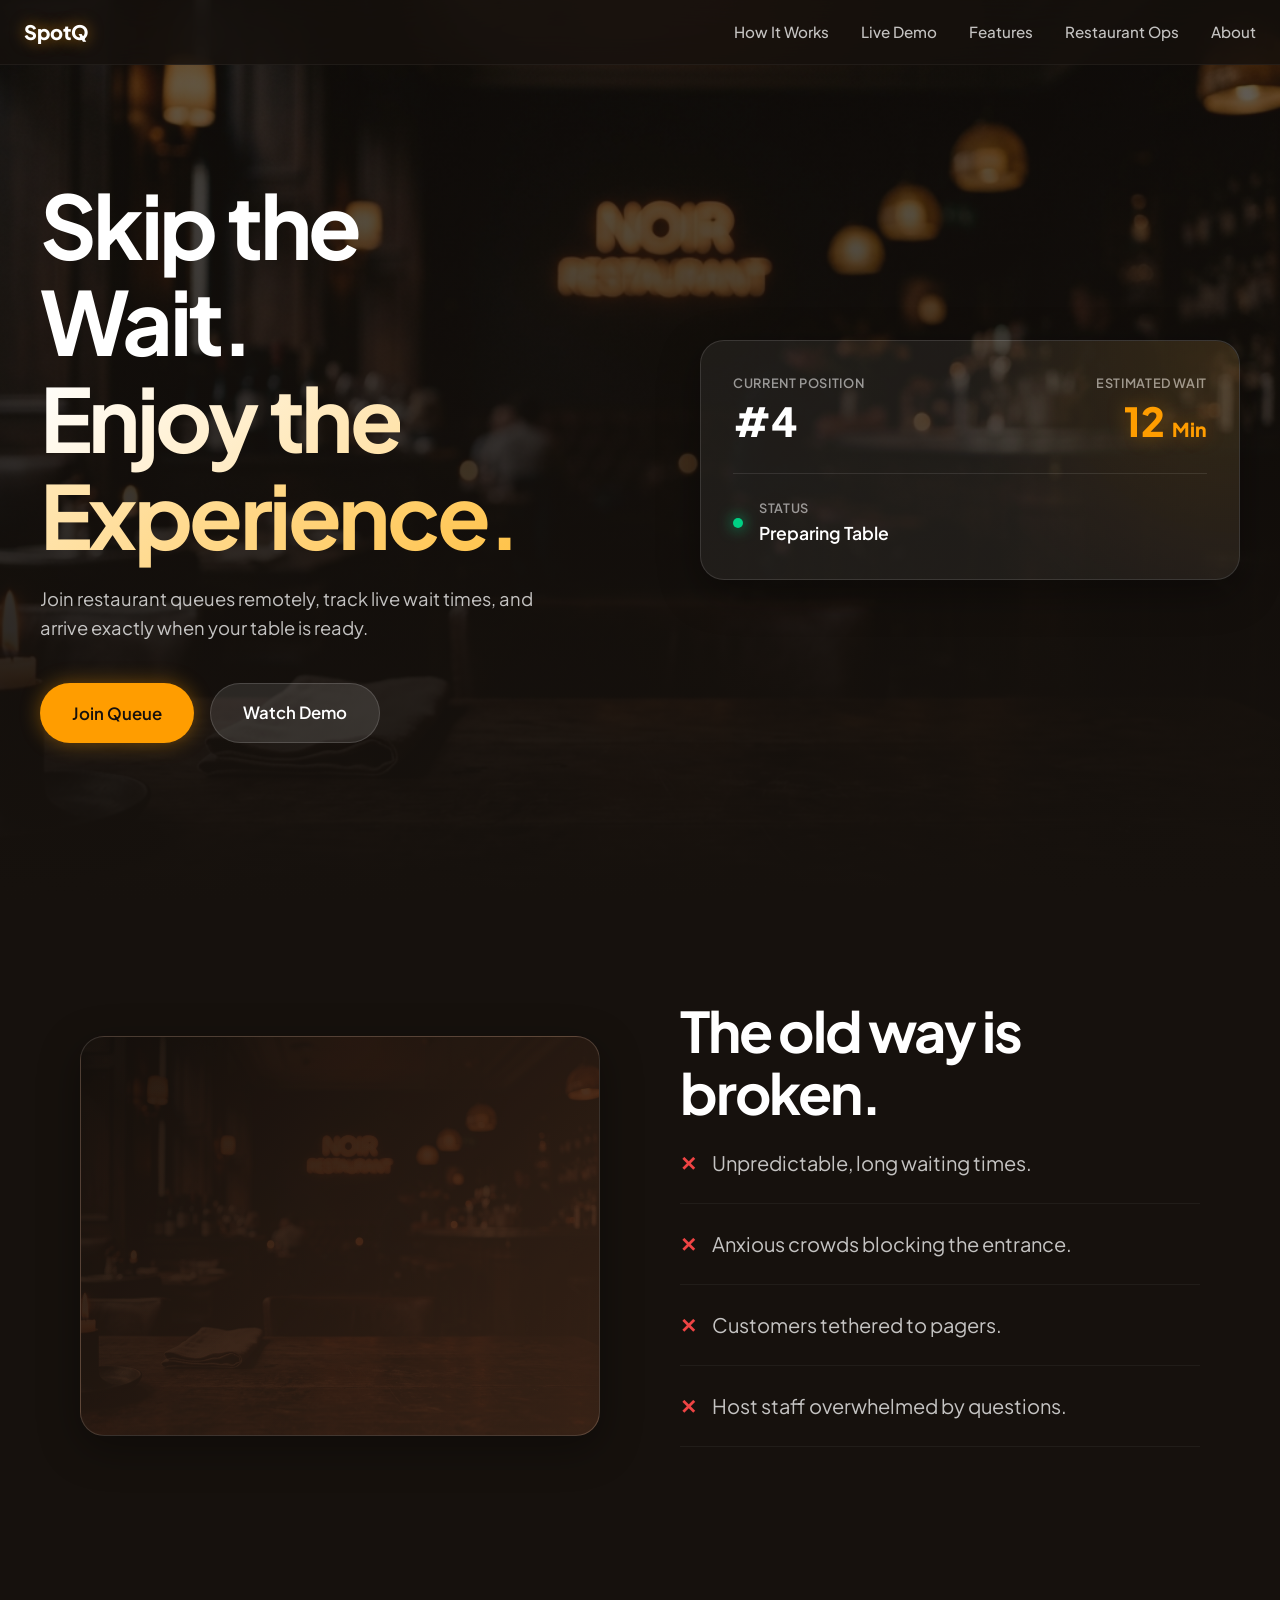
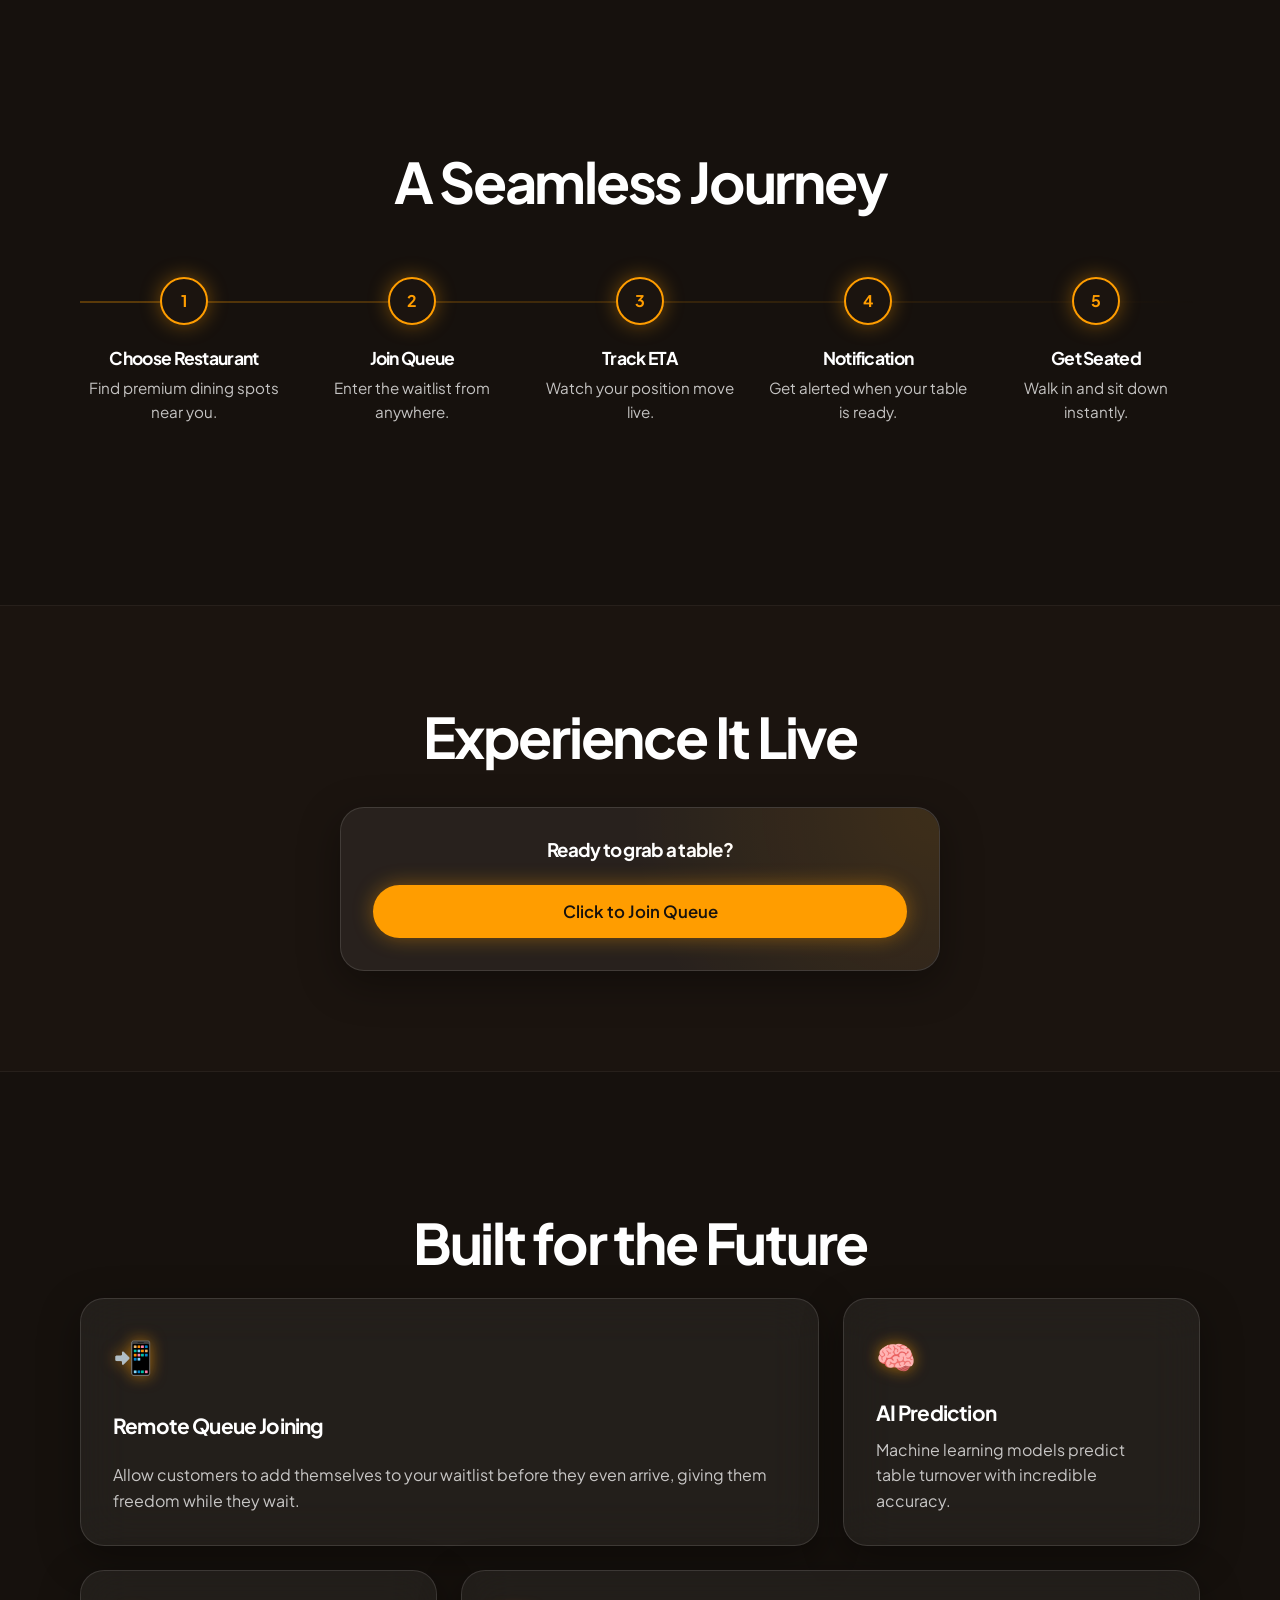
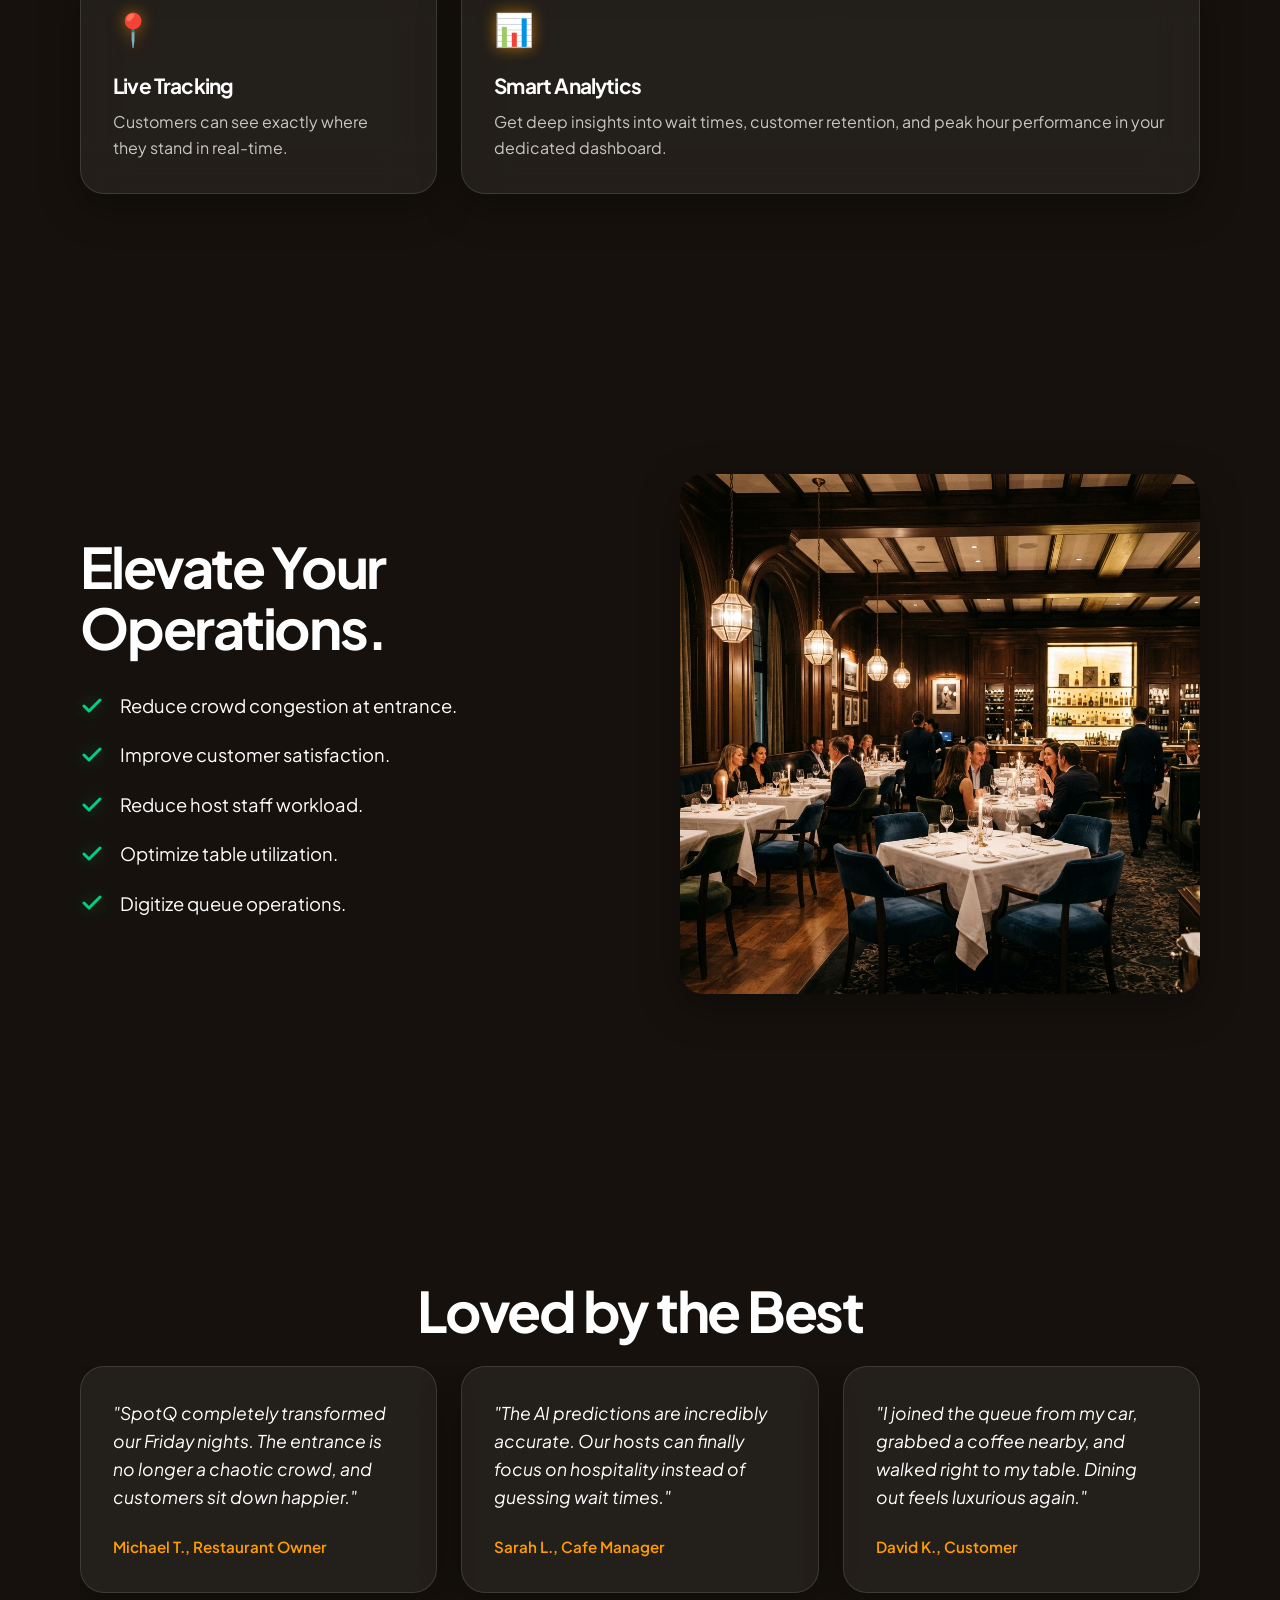
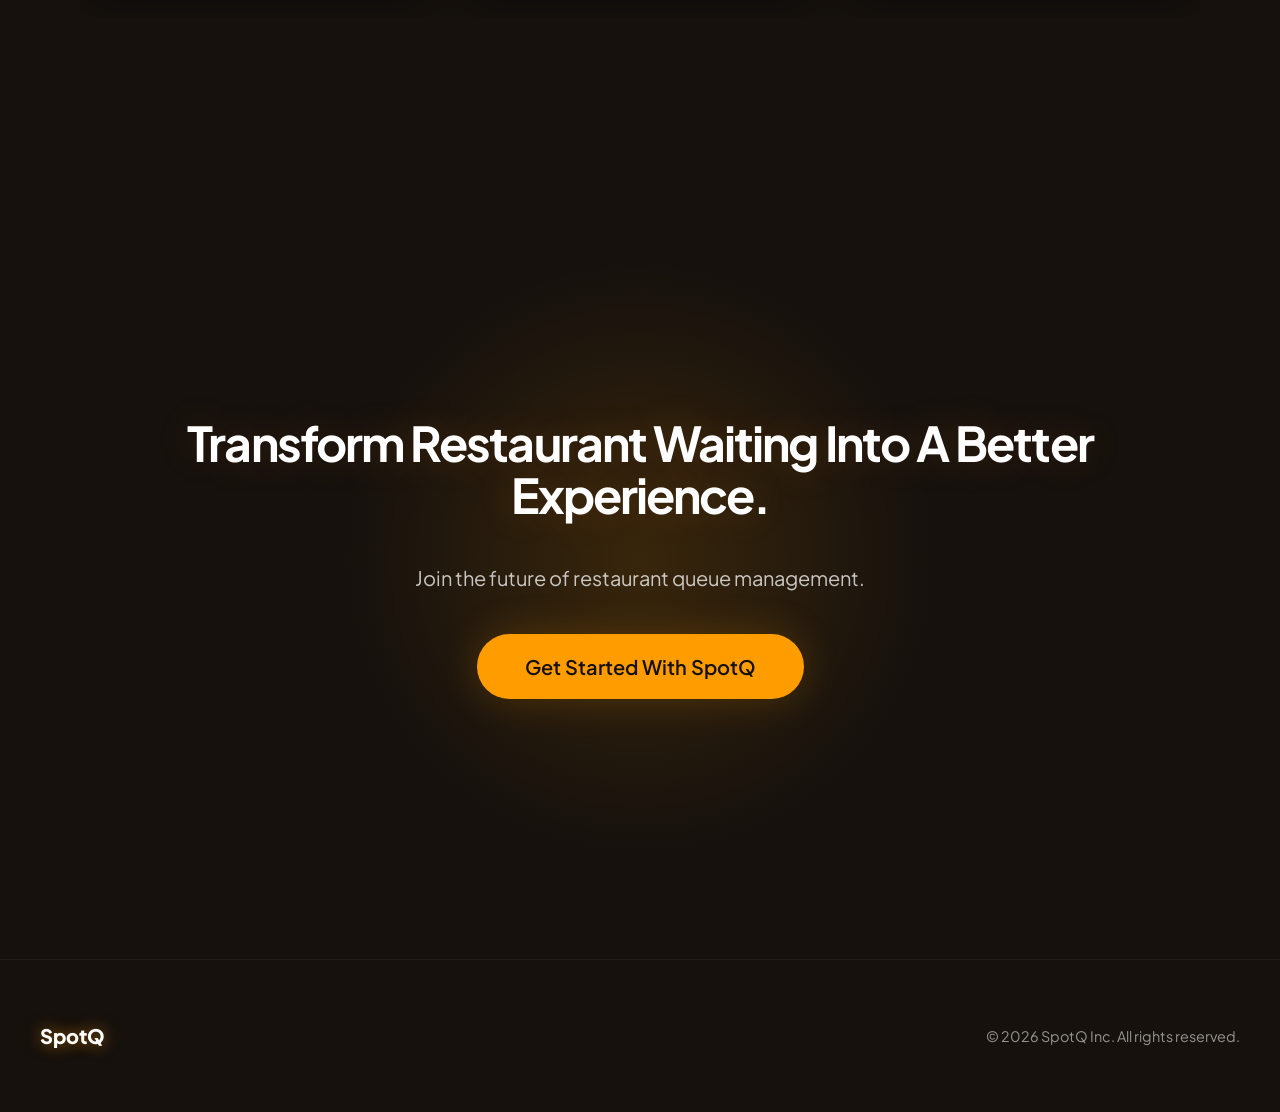
==== index.html @ 268c5567 "feat : completed the layout" ====
<!DOCTYPE html>
<html lang="en">
<head>
    <meta charset="UTF-8">
    <meta name="viewport" content="width=device-width, initial-scale=1.0">
    <meta name="description" content="SpotQ - The future of premium restaurant experiences.">
    <title>SpotQ | Premium Restaurant Queue Management</title>
    <link rel="icon" type="image/jpeg" href="assets/SpotQ.jpeg">
    <link rel="stylesheet" href="styles.css">
</head>
<body>

    <!-- Header -->
    <header>
        <a href="index.html" class="logo">
            <img src="assets/logo.png" alt="SpotQ Logo" onerror="this.style.display='none'">
            SpotQ
        </a>
        <nav class="nav-links">
            <a href="#how-it-works">How It Works</a>
            <a href="#demo">Live Demo</a>
            <a href="#features">Features</a>
            <a href="restaurant.html">Restaurant Ops</a>
            <a href="about.html">About</a>
        </nav>
        <button class="mobile-menu-btn" onclick="toggleMenu()">☰</button>
    </header>

    <!-- Mobile Nav Drawer -->
    <div class="mobile-nav-drawer" id="mobileMenu">
        <button class="close-menu" onclick="toggleMenu()">✕</button>
        <a href="#how-it-works" onclick="toggleMenu()">How It Works</a>
        <a href="#demo" onclick="toggleMenu()">Live Demo</a>
        <a href="#features" onclick="toggleMenu()">Features</a>
        <a href="restaurant.html" onclick="toggleMenu()">Restaurant Ops</a>
        <a href="about.html" onclick="toggleMenu()">About</a>
    </div>

    <!-- SECTION 1: Hero -->
    <section class="hero">
        <div class="hero-bg"></div>
        <div class="hero-overlay"></div>
        
        <div class="hero-content">
            <div class="hero-text reveal">
                <!-- <div class="badge">AI-Powered Queue Experience</div> -->
                <h1>Skip the Wait.<br><span class="text-gradient">Enjoy the Experience.</span></h1>
                <p>Join restaurant queues remotely, track live wait times, and arrive exactly when your table is ready.</p>
                <div class="hero-actions">
                    <button class="btn btn-primary" onclick="scrollToDemo()">Join Queue</button>
                    <a href="#demo" class="btn btn-secondary">Watch Demo</a>
                </div>
            </div>
            
            <div class="hero-visual reveal delay-2">
                <div class="widget glass">
                    <div class="widget-row">
                        <div>
                            <div class="widget-label">Current Position</div>
                            <div class="widget-value">#4</div>
                        </div>
                        <div style="text-align: right;">
                            <div class="widget-label">Estimated Wait</div>
                            <div class="widget-value amber">12 <span style="font-size: 1.2rem;">Min</span></div>
                        </div>
                    </div>
                    
                    <div class="widget-status">
                        <div class="pulse"></div>
                        <div>
                            <div class="widget-label" style="margin: 0;">Status</div>
                            <div style="font-weight: 600; font-size: 1.1rem;">Preparing Table</div>
                        </div>
                    </div>
                </div>
            </div>
        </div>
    </section>

    <!-- SECTION 2: Problem -->
    <section class="container" style="padding-top: 100px;">
        <div class="problem-grid">
            <div class="problem-img glass reveal">
                <!-- Fallback to restaurant_bg if problem_waiting isn't available -->
            </div>
            <div class="reveal delay-2">
                <h2>The old way is broken.</h2>
                <ul class="pain-points">
                    <li><span>✕</span> Unpredictable, long waiting times.</li>
                    <li><span>✕</span> Anxious crowds blocking the entrance.</li>
                    <li><span>✕</span> Customers tethered to pagers.</li>
                    <li><span>✕</span> Host staff overwhelmed by questions.</li>
                </ul>
            </div>
        </div>
    </section>

    <!-- SECTION 3: How SpotQ Works -->
    <section id="how-it-works" class="container">
        <h2 class="reveal" style="text-align: center;">A Seamless Journey</h2>
        <div class="timeline-wrapper reveal delay-1">
            <div class="timeline">
                <div class="timeline-step">
                    <div class="step-circle">1</div>
                    <div>
                        <h4 style="font-size: 1.1rem; margin-bottom: 8px;">Choose Restaurant</h4>
                        <p style="font-size: 0.95rem;">Find premium dining spots near you.</p>
                    </div>
                </div>
                <div class="timeline-step">
                    <div class="step-circle">2</div>
                    <div>
                        <h4 style="font-size: 1.1rem; margin-bottom: 8px;">Join Queue</h4>
                        <p style="font-size: 0.95rem;">Enter the waitlist from anywhere.</p>
                    </div>
                </div>
                <div class="timeline-step">
                    <div class="step-circle">3</div>
                    <div>
                        <h4 style="font-size: 1.1rem; margin-bottom: 8px;">Track ETA</h4>
                        <p style="font-size: 0.95rem;">Watch your position move live.</p>
                    </div>
                </div>
                <div class="timeline-step">
                    <div class="step-circle">4</div>
                    <div>
                        <h4 style="font-size: 1.1rem; margin-bottom: 8px;">Notification</h4>
                        <p style="font-size: 0.95rem;">Get alerted when your table is ready.</p>
                    </div>
                </div>
                <div class="timeline-step">
                    <div class="step-circle">5</div>
                    <div>
                        <h4 style="font-size: 1.1rem; margin-bottom: 8px;">Get Seated</h4>
                        <p style="font-size: 0.95rem;">Walk in and sit down instantly.</p>
                    </div>
                </div>
            </div>
        </div>
    </section>

    <!-- SECTION 4: Live Queue Demo -->
    <section id="demo" class="demo-section" style="padding: 100px 24px;">
        <div class="demo-container reveal">
            <h2 style="text-align: center; margin-bottom: 40px;">Experience It Live</h2>
            <div class="glass widget" style="animation: none;">
                <div id="demo-content">
                    <h3 style="margin-bottom: 24px;">Ready to grab a table?</h3>
                    <button class="btn btn-primary" onclick="startDemo()" style="width: 100%;">Click to Join Queue</button>
                </div>
                
                <div id="demo-active" style="display: none; text-align: left;">
                    <div class="widget-row">
                        <div>
                            <div class="widget-label">Your Position</div>
                            <div class="widget-value" id="demo-pos">#4</div>
                        </div>
                        <div style="text-align: right;">
                            <div class="widget-label">Est. Wait</div>
                            <div class="widget-value amber" id="demo-eta">12 <span style="font-size: 1.2rem;">Min</span></div>
                        </div>
                    </div>
                    <div class="widget-status">
                        <div class="pulse" id="demo-pulse"></div>
                        <div>
                            <div class="widget-label" style="margin: 0;">Status</div>
                            <div style="font-weight: 600; font-size: 1.1rem;" id="demo-status">In Queue</div>
                        </div>
                    </div>
                </div>
            </div>
        </div>
    </section>

    <!-- SECTION 5: Features (Bento Grid) -->
    <section id="features" class="container">
        <h2 class="reveal" style="text-align: center;">Built for the Future</h2>
        <div class="bento-grid">
            <div class="bento-card glass bento-1 reveal delay-1">
                <div class="bento-icon">📲</div>
                <h3>Remote Queue Joining</h3>
                <p>Allow customers to add themselves to your waitlist before they even arrive, giving them freedom while they wait.</p>
            </div>
            <div class="bento-card glass bento-2 reveal delay-2">
                <div class="bento-icon">🧠</div>
                <h3>AI Prediction</h3>
                <p>Machine learning models predict table turnover with incredible accuracy.</p>
            </div>
            <div class="bento-card glass bento-3 reveal delay-1">
                <div class="bento-icon">📍</div>
                <h3>Live Tracking</h3>
                <p>Customers can see exactly where they stand in real-time.</p>
            </div>
            <div class="bento-card glass bento-4 reveal delay-2">
                <div class="bento-icon">📊</div>
                <h3>Smart Analytics</h3>
                <p>Get deep insights into wait times, customer retention, and peak hour performance in your dedicated dashboard.</p>
            </div>
        </div>
    </section>

    <!-- SECTION 6: Restaurant Benefits -->
    <section id="benefits" class="container">
        <div class="problem-grid">
            <div class="reveal">
                <h2>Elevate Your Operations.</h2>
                <ul class="benefits-list">
                    <li>
                        <svg width="24" height="24" viewBox="0 0 24 24" fill="none" stroke="currentColor" stroke-width="3" stroke-linecap="round" stroke-linejoin="round"><polyline points="20 6 9 17 4 12"></polyline></svg>
                        Reduce crowd congestion at entrance.
                    </li>
                    <li>
                        <svg width="24" height="24" viewBox="0 0 24 24" fill="none" stroke="currentColor" stroke-width="3" stroke-linecap="round" stroke-linejoin="round"><polyline points="20 6 9 17 4 12"></polyline></svg>
                        Improve customer satisfaction.
                    </li>
                    <li>
                        <svg width="24" height="24" viewBox="0 0 24 24" fill="none" stroke="currentColor" stroke-width="3" stroke-linecap="round" stroke-linejoin="round"><polyline points="20 6 9 17 4 12"></polyline></svg>
                        Reduce host staff workload.
                    </li>
                    <li>
                        <svg width="24" height="24" viewBox="0 0 24 24" fill="none" stroke="currentColor" stroke-width="3" stroke-linecap="round" stroke-linejoin="round"><polyline points="20 6 9 17 4 12"></polyline></svg>
                        Optimize table utilization.
                    </li>
                    <li>
                        <svg width="24" height="24" viewBox="0 0 24 24" fill="none" stroke="currentColor" stroke-width="3" stroke-linecap="round" stroke-linejoin="round"><polyline points="20 6 9 17 4 12"></polyline></svg>
                        Digitize queue operations.
                    </li>
                </ul>
            </div>
            <div class="reveal delay-2">
                <img src="assets/restaurant_benefits.png" alt="Premium Restaurant" style="width: 100%; border-radius: 24px; box-shadow: var(--glass-shadow);">
            </div>
        </div>
    </section>

    <!-- SECTION 7: Testimonials -->
    <section class="container" style="overflow: hidden;">
        <h2 class="reveal" style="text-align: center;">Loved by the Best</h2>
        <div class="testimonials-scroll reveal delay-1">
            <div class="testimonial-card glass">
                <p class="quote">"SpotQ completely transformed our Friday nights. The entrance is no longer a chaotic crowd, and customers sit down happier."</p>
                <div class="author">Michael T., Restaurant Owner</div>
            </div>
            <div class="testimonial-card glass">
                <p class="quote">"The AI predictions are incredibly accurate. Our hosts can finally focus on hospitality instead of guessing wait times."</p>
                <div class="author">Sarah L., Cafe Manager</div>
            </div>
            <div class="testimonial-card glass">
                <p class="quote">"I joined the queue from my car, grabbed a coffee nearby, and walked right to my table. Dining out feels luxurious again."</p>
                <div class="author">David K., Customer</div>
            </div>
        </div>
    </section>

    <!-- SECTION 8: Final CTA -->
    <section class="final-cta">
        <div class="container reveal">
            <h2 style="font-size: 3rem; margin-bottom: 40px; text-shadow: var(--neon-amber-strong);">Transform Restaurant Waiting Into A Better Experience.</h2>
            <p style="margin-bottom: 40px; font-size: 1.25rem;">Join the future of restaurant queue management.</p>
            <button class="btn btn-primary" onclick="scrollToDemo()" style="font-size: 1.25rem; padding: 20px 48px; box-shadow: var(--neon-amber-strong);">Get Started With SpotQ</button>
        </div>
    </section>

    <!-- SECTION 9: Footer -->
    <footer>
        <div class="footer-content">
            <div class="logo">
                <img src="assets/logo.png" alt="SpotQ Logo" onerror="this.style.display='none'">
                SpotQ
            </div>

            <div style="color: var(--text-muted); font-size: 0.9rem;">
                © 2026 SpotQ Inc. All rights reserved.
            </div>
        </div>
    </footer>

    <!-- Mobile Sticky CTA -->
    <div class="sticky-bottom-cta">
        <button class="btn btn-primary" onclick="scrollToDemo()">Join Queue</button>
    </div>

    <!-- Scripts -->
    <script>
        // Mobile Menu Toggle
        function toggleMenu() {
            const menu = document.getElementById('mobileMenu');
            menu.classList.toggle('active');
        }

        // Scroll to demo
        function scrollToDemo() {
            document.getElementById('demo').scrollIntoView({ behavior: 'smooth' });
        }

        // Intersection Observer for scroll animations (Framer Motion style)
        const observerOptions = {
            threshold: 0.1,
            rootMargin: "0px 0px -50px 0px"
        };

        const observer = new IntersectionObserver((entries) => {
            entries.forEach(entry => {
                if (entry.isIntersecting) {
                    entry.target.classList.add('active');
                }
            });
        }, observerOptions);

        document.querySelectorAll('.reveal').forEach((el) => {
            observer.observe(el);
        });

        // Live Demo Simulation
        function startDemo() {
            document.getElementById('demo-content').style.display = 'none';
            document.getElementById('demo-active').style.display = 'block';
            
            let pos = 4;
            let time = 12;
            
            const interval = setInterval(() => {
                if(pos > 1) {
                    pos--;
                    time -= 3;
                    document.getElementById('demo-pos').innerText = `#${pos}`;
                    document.getElementById('demo-eta').innerHTML = `${time} <span style="font-size: 1.2rem;">Min</span>`;
                } else {
                    document.getElementById('demo-pos').innerText = "Ready";
                    document.getElementById('demo-pos').style.color = "var(--queue-green)";
                    document.getElementById('demo-pos').style.textShadow = "0 0 15px rgba(0, 208, 132, 0.4)";
                    
                    document.getElementById('demo-eta').innerHTML = `0 <span style="font-size: 1.2rem;">Min</span>`;
                    document.getElementById('demo-status').innerText = "Table is ready!";
                    
                    const pulse = document.getElementById('demo-pulse');
                    pulse.style.animation = 'none';
                    pulse.style.boxShadow = '0 0 20px var(--queue-green)';
                    pulse.style.background = 'var(--queue-green)';
                    
                    clearInterval(interval);
                }
            }, 3000);
        }
    </script>
</body>
</html>
---- styles.css ----
@import url('https://fonts.googleapis.com/css2?family=Plus+Jakarta+Sans:wght@300;400;500;600;700;800&display=swap');

:root {
    /* Backgrounds */
    --bg-dark: #16110D;
    --bg-medium: #1B140F;
    --bg-light: #221812;
    
    /* Wood Accents */
    --wood-dark: #4A2E1E;
    --wood-light: #6A422C;
    
    /* Colors */
    --premium-amber: #FF9D00;
    --luxury-gold: #FFC247;
    --queue-green: #00D084;
    
    /* Text */
    --text-primary: #FFFFFF;
    --text-secondary: rgba(255,255,255,0.75);
    --text-muted: rgba(255,255,255,0.55);
    
    /* Glassmorphism */
    --glass-bg: rgba(255,255,255,0.06);
    --glass-blur: blur(24px);
    --glass-border: 1px solid rgba(255,255,255,0.12);
    --glass-shadow: 0 12px 40px rgba(0,0,0,0.35);
    
    /* Neon */
    --neon-amber: 0 0 20px rgba(255,157,0,0.4);
    --neon-amber-strong: 0 0 40px rgba(255,157,0,0.2);
    --neon-text: 0 0 15px rgba(255,157,0,0.6);
}

* {
    margin: 0;
    padding: 0;
    box-sizing: border-box;
    font-family: 'Plus Jakarta Sans', -apple-system, BlinkMacSystemFont, 'Segoe UI', Roboto, Helvetica, Arial, sans-serif;
    -webkit-font-smoothing: antialiased;
    -moz-osx-font-smoothing: grayscale;
}

html {
    scroll-behavior: smooth;
}

body {
    background-color: var(--bg-dark);
    color: var(--text-primary);
    line-height: 1.6;
    overflow-x: hidden;
}

/* Glassmorphism Base Class */
.glass {
    background: var(--glass-bg);
    backdrop-filter: var(--glass-blur);
    -webkit-backdrop-filter: var(--glass-blur);
    border: var(--glass-border);
    box-shadow: var(--glass-shadow);
    border-radius: 24px;
}

/* Typography */
h1, h2, h3, h4 {
    font-weight: 700;
    letter-spacing: -0.04em;
    line-height: 1.1;
}

h2 {
    font-size: 2.5rem;
    margin-bottom: 24px;
}

@media (min-width: 768px) {
    h2 { font-size: 3.5rem; }
}

p {
    font-size: 1.1rem;
    color: var(--text-secondary);
    font-weight: 400;
    line-height: 1.6;
}

.text-gradient {
    background: linear-gradient(135deg, #FFFFFF 0%, #FFC247 100%);
    -webkit-background-clip: text;
    -webkit-text-fill-color: transparent;
}

/* Container */
.container {
    width: 100%;
    max-width: 1200px;
    margin: 0 auto;
    padding: 100px 24px;
}

@media (min-width: 768px) {
    .container { padding: 140px 40px; }
}

/* Header */
header {
    position: fixed;
    top: 0;
    width: 100%;
    z-index: 1000;
    padding: 16px 24px;
    background: rgba(22, 17, 13, 0.8);
    backdrop-filter: blur(20px);
    -webkit-backdrop-filter: blur(20px);
    border-bottom: 1px solid rgba(255,255,255,0.05);
    display: flex;
    justify-content: space-between;
    align-items: center;
}

.logo {
    display: flex;
    align-items: center;
    gap: 12px;
    font-size: 1.25rem;
    font-weight: 800;
    color: var(--text-primary);
    text-decoration: none;
    text-shadow: var(--neon-text);
}

.logo img {
    height: 32px;
}

.nav-links {
    display: none; /* Mobile first: hidden on small screens */
}

@media (min-width: 1024px) {
    .nav-links {
        display: flex;
        gap: 32px;
        list-style: none;
    }
    
    .nav-links a {
        color: var(--text-secondary);
        text-decoration: none;
        font-weight: 500;
        font-size: 0.95rem;
        transition: color 0.3s ease;
    }
    
    .nav-links a:hover {
        color: var(--premium-amber);
        text-shadow: 0 0 10px rgba(255,157,0,0.3);
    }
}

.mobile-menu-btn {
    display: block;
    background: none;
    border: none;
    color: var(--text-primary);
    font-size: 1.5rem;
    cursor: pointer;
}

@media (min-width: 1024px) {
    .mobile-menu-btn { display: none; }
}

/* Buttons */
.btn {
    display: inline-flex;
    justify-content: center;
    align-items: center;
    padding: 16px 32px;
    font-size: 1.05rem;
    font-weight: 600;
    border-radius: 100px;
    text-decoration: none;
    transition: all 0.4s cubic-bezier(0.16, 1, 0.3, 1);
    cursor: pointer;
    border: none;
}

.btn-primary {
    background: var(--premium-amber);
    color: var(--bg-dark);
    box-shadow: var(--neon-amber);
}

.btn-primary:hover {
    background: var(--luxury-gold);
    box-shadow: var(--neon-amber-strong);
    transform: translateY(-2px) scale(1.02);
}

.btn-secondary {
    background: rgba(255,255,255,0.1);
    color: var(--text-primary);
    border: 1px solid rgba(255,255,255,0.15);
    backdrop-filter: blur(10px);
}

.btn-secondary:hover {
    background: rgba(255,255,255,0.15);
    transform: translateY(-2px);
}

/* Hero Section */
.hero {
    position: relative;
    min-height: 100vh;
    display: flex;
    flex-direction: column;
    justify-content: center;
    padding: 100px 24px 80px 24px;
    overflow: hidden;
}

.hero-bg {
    position: absolute;
    top: 0; left: 0; width: 100%; height: 100%;
    background: url('assets/restaurant_bg.png') center/cover;
    opacity: 0.6;
    z-index: 0;
}

.hero-overlay {
    position: absolute;
    top: 0; left: 0; width: 100%; height: 100%;
    background: linear-gradient(180deg, rgba(22, 17, 13, 0.4) 0%, var(--bg-dark) 100%);
    z-index: 1;
}

.hero-content {
    position: relative;
    z-index: 2;
    display: flex;
    flex-direction: column;
    gap: 40px;
    max-width: 1200px;
    margin: 0 auto;
    width: 100%;
}

@media (min-width: 1024px) {
    .hero-content {
        flex-direction: row;
        align-items: center;
        gap: 80px;
    }
    
    .hero-text { flex: 1; padding-right: 40px; }
    .hero-visual { flex: 1; }
}

.badge {
    display: inline-block;
    padding: 8px 16px;
    background: rgba(255,157,0,0.1);
    border: 1px solid rgba(255,157,0,0.3);
    color: var(--premium-amber);
    border-radius: 100px;
    font-size: 0.85rem;
    font-weight: 600;
    margin-bottom: 24px;
    text-shadow: 0 0 10px rgba(255,157,0,0.3);
}

.hero h1 {
    font-size: 3.5rem;
    margin-bottom: 20px;
}

.hero p {
    font-size: 1.15rem;
    margin-bottom: 40px;
    max-width: 500px;
}

.hero-actions {
    display: flex;
    flex-direction: column;
    gap: 16px;
}

@media (min-width: 480px) {
    .hero-actions {
        flex-direction: row;
    }
}

@media (min-width: 1024px) {
    .hero h1 { font-size: 5.5rem; }
}

/* Floating Queue Widget */
.widget {
    padding: 32px;
    animation: float 6s ease-in-out infinite;
    position: relative;
}

.widget::before {
    content: '';
    position: absolute;
    top: 0; left: 0; width: 100%; height: 100%;
    border-radius: 24px;
    background: radial-gradient(circle at top right, rgba(255,157,0,0.1), transparent 50%);
    pointer-events: none;
}

@keyframes float {
    0% { transform: translateY(0px); }
    50% { transform: translateY(-15px); }
    100% { transform: translateY(0px); }
}

.widget-row {
    display: flex;
    justify-content: space-between;
    margin-bottom: 32px;
}

.widget-label {
    font-size: 0.8rem;
    color: var(--text-muted);
    text-transform: uppercase;
    letter-spacing: 0.05em;
    font-weight: 600;
    margin-bottom: 8px;
}

.widget-value {
    font-size: 2.5rem;
    font-weight: 800;
    line-height: 1;
}

.widget-value.amber {
    color: var(--premium-amber);
    text-shadow: var(--neon-amber);
}

.widget-status {
    border-top: 1px solid rgba(255,255,255,0.1);
    padding-top: 24px;
    display: flex;
    align-items: center;
    gap: 16px;
}

.pulse {
    width: 10px;
    height: 10px;
    background: var(--queue-green);
    border-radius: 50%;
    box-shadow: 0 0 15px var(--queue-green);
    animation: pulse-ring 2s cubic-bezier(0.215, 0.61, 0.355, 1) infinite;
}

@keyframes pulse-ring {
    0% { transform: scale(0.95); box-shadow: 0 0 0 0 rgba(0, 208, 132, 0.7); }
    70% { transform: scale(1); box-shadow: 0 0 0 10px rgba(0, 208, 132, 0); }
    100% { transform: scale(0.95); box-shadow: 0 0 0 0 rgba(0, 208, 132, 0); }
}

/* Problem Section */
.problem-grid {
    display: grid;
    grid-template-columns: 1fr;
    gap: 40px;
}

@media (min-width: 1024px) {
    .problem-grid {
        grid-template-columns: 1fr 1fr;
        align-items: center;
        gap: 80px;
    }
}

.problem-img {
    width: 100%;
    border-radius: 24px;
    box-shadow: var(--glass-shadow);
    /* Placeholder gradient since image generation failed */
    background: linear-gradient(135deg, var(--bg-medium) 0%, var(--wood-dark) 100%);
    min-height: 400px;
    display: flex;
    align-items: center;
    justify-content: center;
    position: relative;
    overflow: hidden;
}

.problem-img::after {
    content: '';
    position: absolute;
    width: 100%; height: 100%;
    background: url('assets/restaurant_bg.png') center/cover;
    opacity: 0.3;
    mix-blend-mode: overlay;
}

.pain-points {
    list-style: none;
}

.pain-points li {
    font-size: 1.25rem;
    margin-bottom: 24px;
    padding-bottom: 24px;
    border-bottom: 1px solid rgba(255,255,255,0.05);
    color: var(--text-secondary);
}

.pain-points li span {
    color: #ef4444;
    margin-right: 12px;
    font-weight: bold;
}

/* Timeline */
.timeline-wrapper {
    position: relative;
    padding: 40px 0;
}

.timeline {
    display: flex;
    flex-direction: column;
    gap: 40px;
    position: relative;
}

.timeline::before {
    content: '';
    position: absolute;
    left: 24px;
    top: 0;
    bottom: 0;
    width: 2px;
    background: linear-gradient(to bottom, var(--premium-amber), transparent);
    opacity: 0.3;
}

@media (min-width: 768px) {
    .timeline {
        flex-direction: row;
        gap: 20px;
    }
    .timeline::before {
        left: 0; right: 0; top: 24px; bottom: auto;
        height: 2px; width: 100%;
        background: linear-gradient(to right, var(--premium-amber), transparent);
    }
}

.timeline-step {
    display: flex;
    align-items: center;
    gap: 24px;
    position: relative;
    z-index: 2;
}

@media (min-width: 768px) {
    .timeline-step {
        flex-direction: column;
        text-align: center;
        flex: 1;
    }
}

.step-circle {
    width: 48px;
    height: 48px;
    border-radius: 50%;
    background: var(--bg-medium);
    border: 2px solid var(--premium-amber);
    box-shadow: var(--neon-amber);
    display: flex;
    justify-content: center;
    align-items: center;
    font-weight: 700;
    color: var(--premium-amber);
    flex-shrink: 0;
}

/* Live Demo Section */
.demo-section {
    background: var(--bg-medium);
    border-top: 1px solid rgba(255,255,255,0.05);
    border-bottom: 1px solid rgba(255,255,255,0.05);
}

.demo-container {
    max-width: 600px;
    margin: 0 auto;
    text-align: center;
}

/* Bento Grid Features */
.bento-grid {
    display: grid;
    grid-template-columns: 1fr;
    gap: 24px;
}

@media (min-width: 768px) {
    .bento-grid {
        grid-template-columns: repeat(3, 1fr);
        grid-template-rows: repeat(2, minmax(200px, auto));
    }
    
    .bento-1 { grid-column: span 2; }
    .bento-2 { grid-column: span 1; }
    .bento-3 { grid-column: span 1; }
    .bento-4 { grid-column: span 2; }
}

.bento-card {
    padding: 32px;
    display: flex;
    flex-direction: column;
    justify-content: space-between;
}

.bento-card:hover {
    transform: translateY(-5px);
    border-color: rgba(255,157,0,0.3);
    box-shadow: 0 15px 40px rgba(255,157,0,0.05);
}

.bento-icon {
    font-size: 2rem;
    color: var(--premium-amber);
    margin-bottom: 20px;
    text-shadow: var(--neon-text);
}

.bento-card h3 {
    font-size: 1.3rem;
    margin-bottom: 12px;
}

.bento-card p {
    font-size: 1rem;
}

/* Restaurant Benefits */
.benefits-list {
    list-style: none;
    margin-top: 32px;
}

.benefits-list li {
    font-size: 1.15rem;
    margin-bottom: 20px;
    display: flex;
    align-items: center;
    gap: 16px;
    color: var(--text-primary);
}

.benefits-list li svg {
    color: var(--queue-green);
    flex-shrink: 0;
    filter: drop-shadow(0 0 8px rgba(0, 208, 132, 0.4));
}

/* Testimonials */
.testimonials-scroll {
    display: flex;
    gap: 24px;
    overflow-x: auto;
    padding-bottom: 24px;
    scrollbar-width: none;
}

.testimonials-scroll::-webkit-scrollbar { display: none; }

.testimonial-card {
    min-width: 300px;
    flex: 1;
    padding: 32px;
}

@media (min-width: 768px) {
    .testimonial-card { min-width: 0; }
}

.quote {
    font-size: 1.1rem;
    color: var(--text-primary);
    margin-bottom: 24px;
    font-style: italic;
}

.author {
    color: var(--premium-amber);
    font-weight: 600;
    font-size: 0.95rem;
}

/* Final CTA */
.final-cta {
    text-align: center;
    padding: 120px 24px;
    position: relative;
    overflow: hidden;
}

.final-cta::before {
    content: '';
    position: absolute;
    top: 50%; left: 50%;
    transform: translate(-50%, -50%);
    width: 600px; height: 600px;
    background: radial-gradient(circle, rgba(255,157,0,0.15) 0%, transparent 70%);
    z-index: 0;
    pointer-events: none;
}

.final-cta .container {
    position: relative;
    z-index: 1;
}

/* Footer */
footer {
    background: var(--bg-dark);
    padding: 60px 24px 120px 24px; /* extra padding for sticky CTA on mobile */
    border-top: 1px solid rgba(255,255,255,0.05);
}

@media (min-width: 768px) {
    footer { padding-bottom: 60px; }
}

.footer-content {
    max-width: 1200px;
    margin: 0 auto;
    display: flex;
    flex-direction: column;
    gap: 32px;
}

@media (min-width: 768px) {
    .footer-content {
        flex-direction: row;
        justify-content: space-between;
        align-items: center;
    }
}

.footer-links {
    display: flex;
    gap: 24px;
}

.footer-links a {
    color: var(--text-muted);
    text-decoration: none;
    font-size: 0.95rem;
}

/* Mobile Sticky CTA */
.sticky-bottom-cta {
    position: fixed;
    bottom: 0;
    left: 0;
    width: 100%;
    padding: 16px 24px;
    background: rgba(22, 17, 13, 0.9);
    backdrop-filter: blur(20px);
    -webkit-backdrop-filter: blur(20px);
    border-top: 1px solid rgba(255,255,255,0.05);
    z-index: 1000;
    display: flex;
    justify-content: center;
}

.sticky-bottom-cta .btn {
    width: 100%;
    max-width: 400px;
}

@media (min-width: 768px) {
    .sticky-bottom-cta { display: none; }
}

/* Mobile Nav Drawer */
.mobile-nav-drawer {
    position: fixed;
    top: 0; left: 0; width: 100%; height: 100%;
    background: rgba(22, 17, 13, 0.95);
    backdrop-filter: blur(30px);
    -webkit-backdrop-filter: blur(30px);
    z-index: 2000;
    display: flex;
    flex-direction: column;
    justify-content: center;
    align-items: center;
    gap: 40px;
    opacity: 0;
    pointer-events: none;
    transition: opacity 0.4s ease;
}

.mobile-nav-drawer.active {
    opacity: 1;
    pointer-events: auto;
}

.mobile-nav-drawer a {
    color: var(--text-primary);
    font-size: 2rem;
    font-weight: 700;
    text-decoration: none;
}

.close-menu {
    position: absolute;
    top: 24px; right: 24px;
    background: none; border: none;
    color: var(--text-primary);
    font-size: 2rem; cursor: pointer;
}

/* Framer Motion style reveals via CSS */
.reveal {
    opacity: 0;
    transform: translateY(30px);
    filter: blur(10px);
    transition: all 0.8s cubic-bezier(0.16, 1, 0.3, 1);
}

.reveal.active {
    opacity: 1;
    transform: translateY(0);
    filter: blur(0);
}

.delay-1 { transition-delay: 0.1s; }
.delay-2 { transition-delay: 0.2s; }
.delay-3 { transition-delay: 0.3s; }
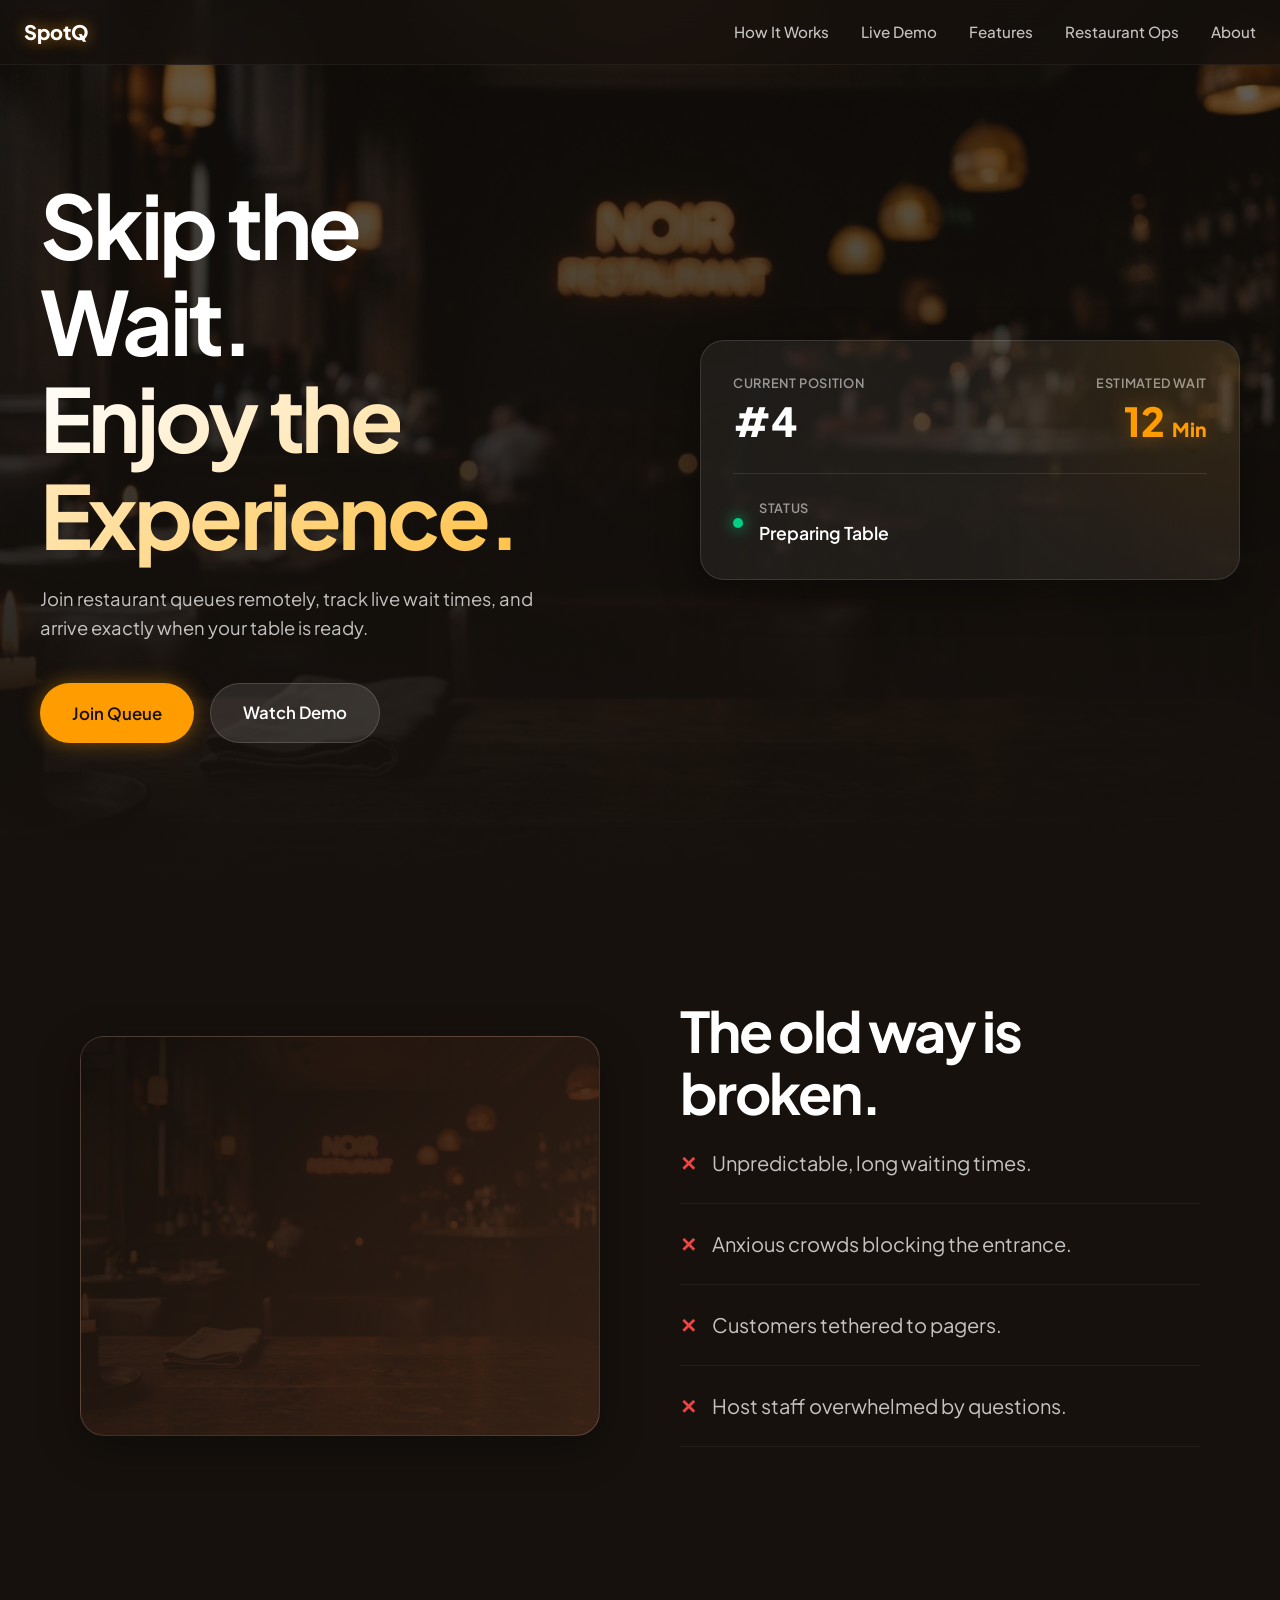
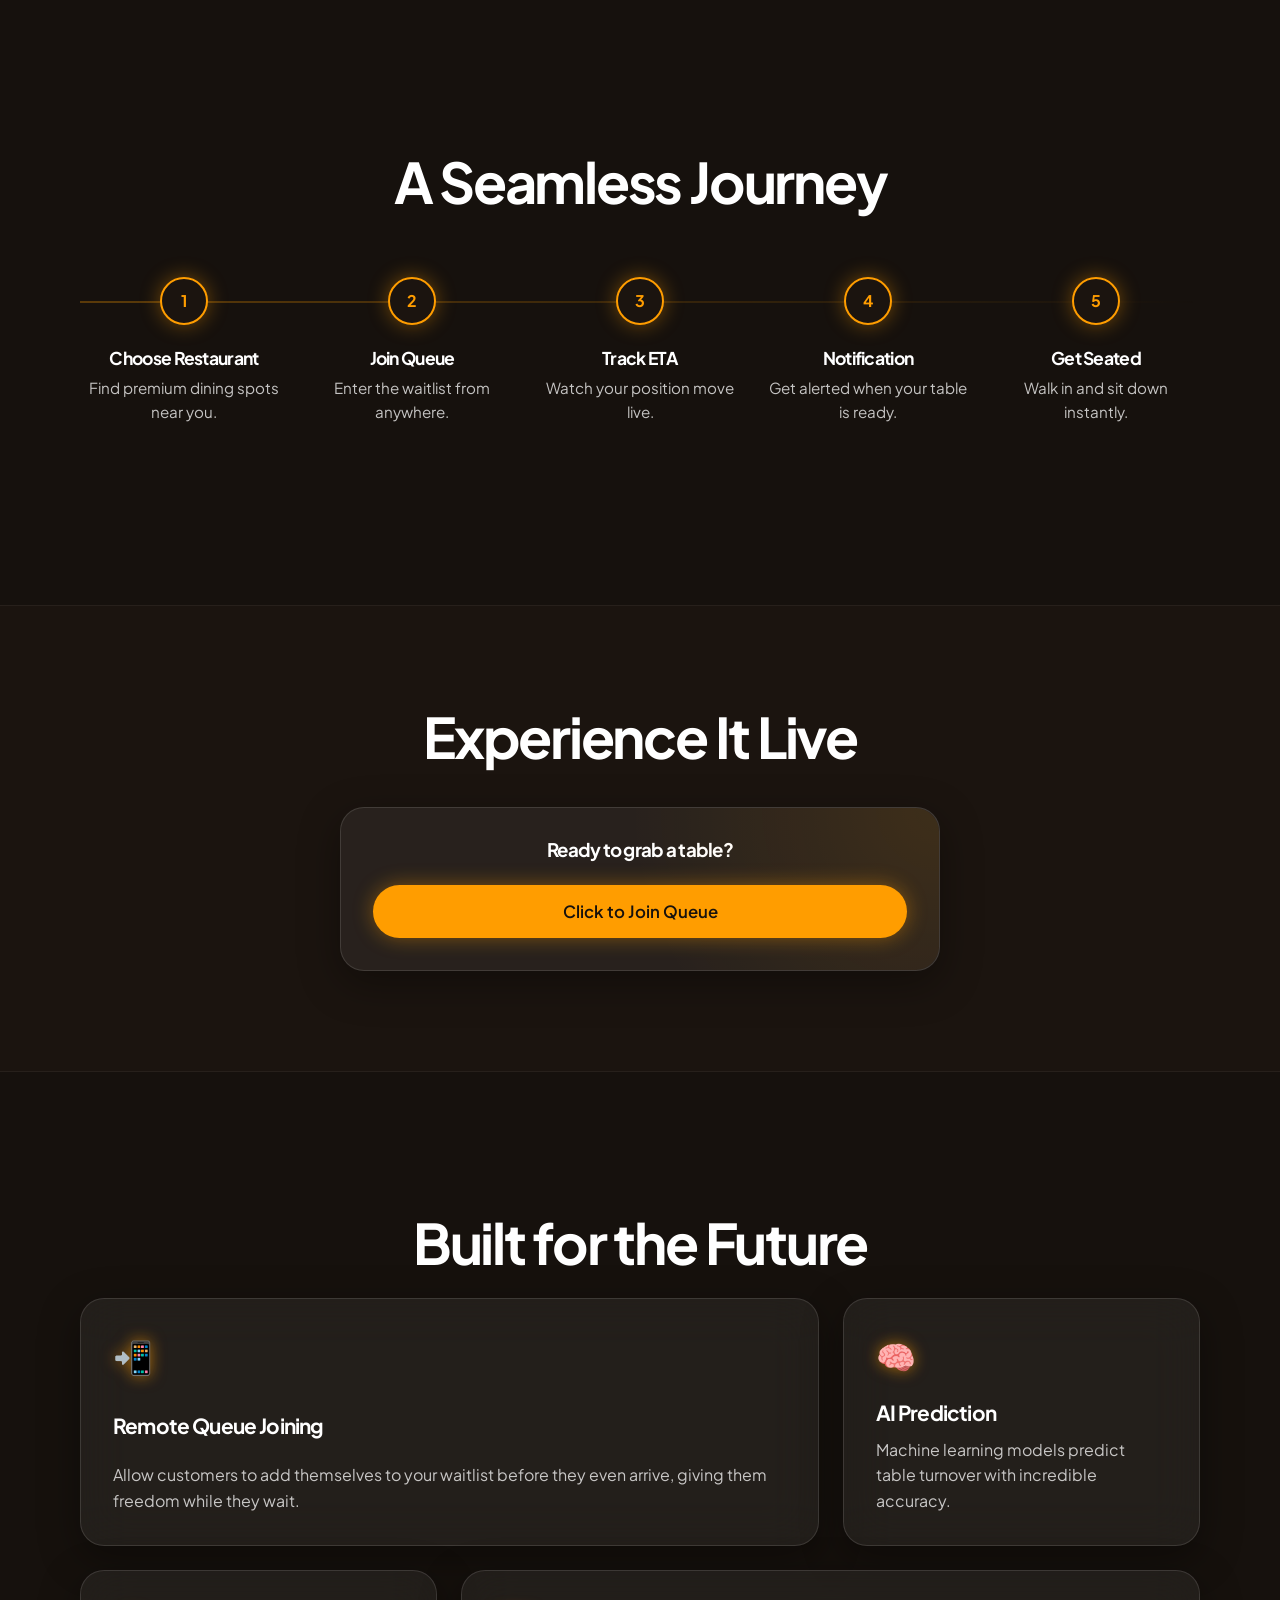
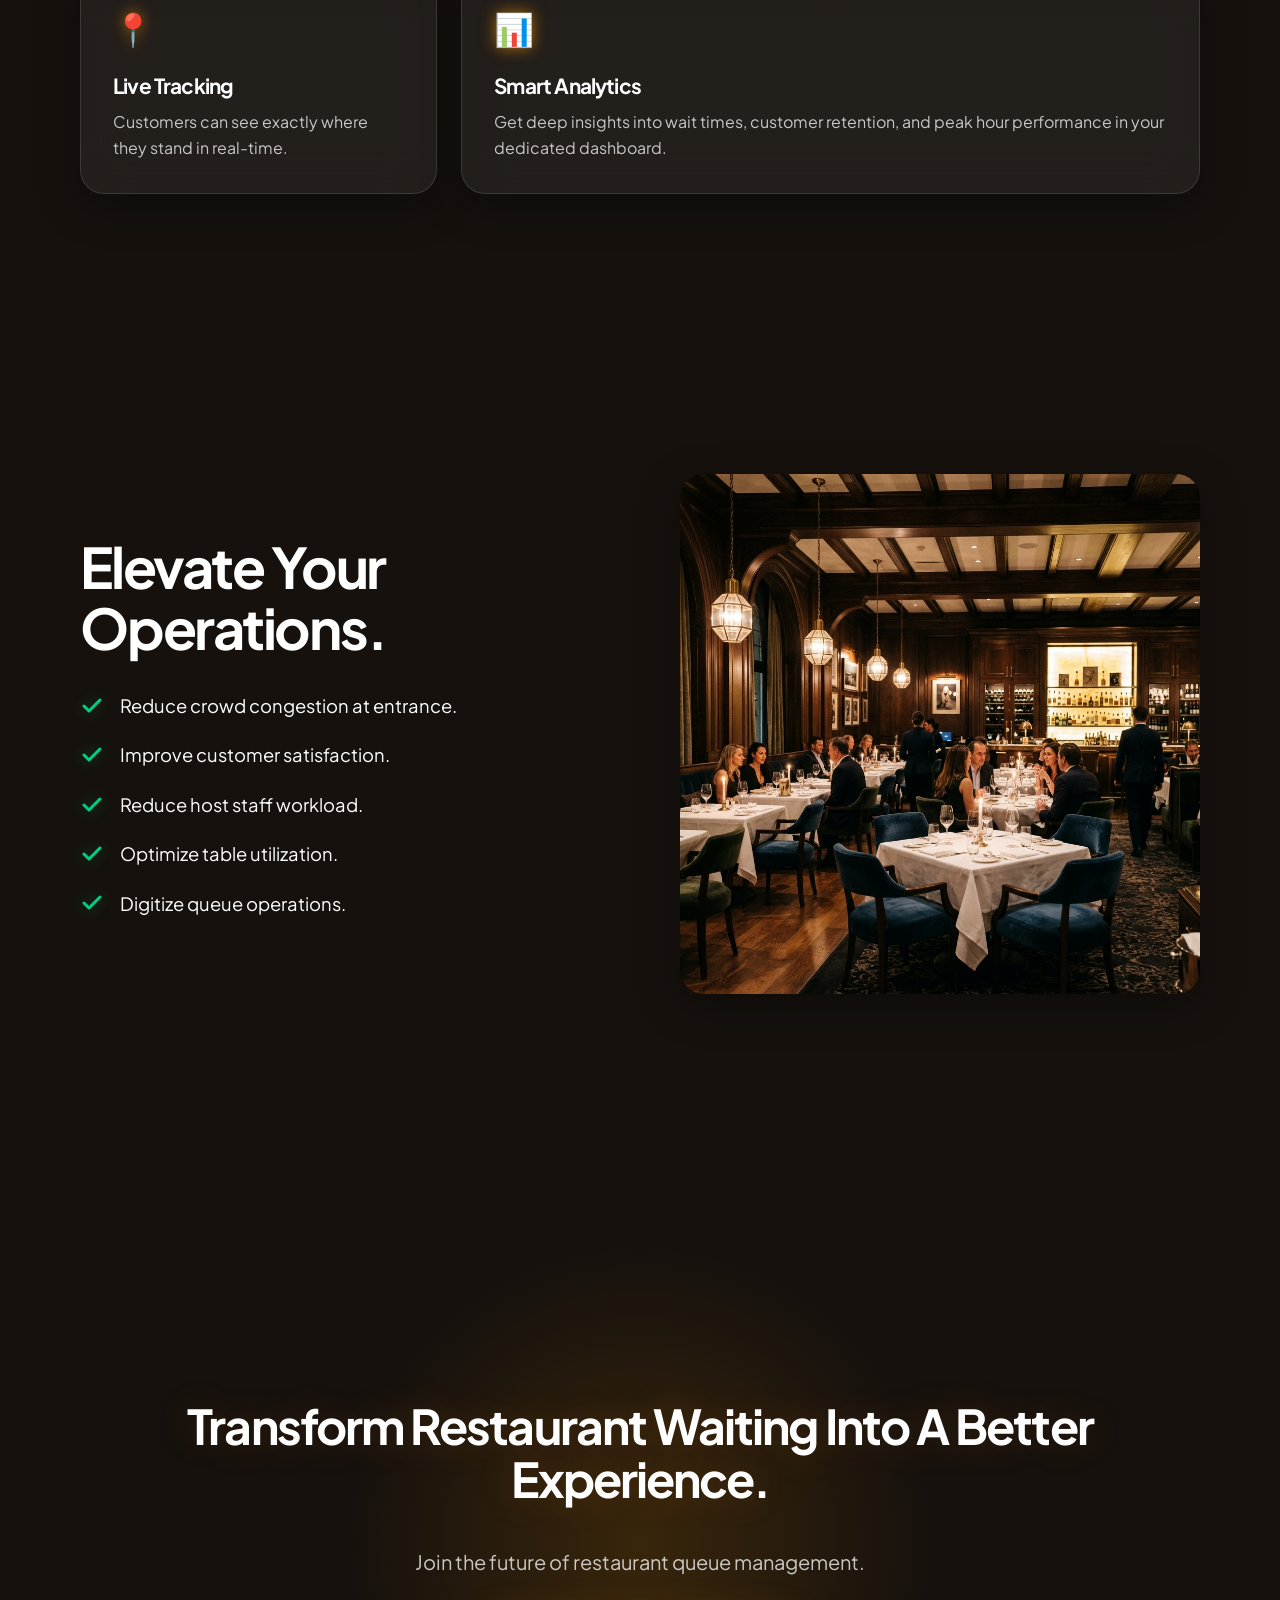
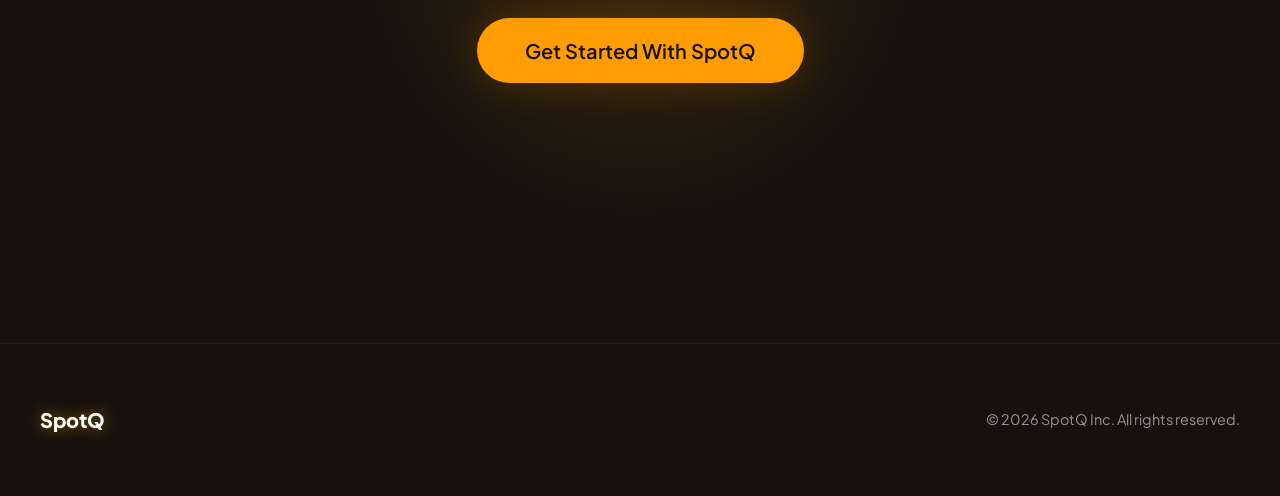
==== commit 8d290b36: "fix : cleared testimonials" ====
--- a/index.html
+++ b/index.html
@@ -229,25 +229,6 @@
             </div>
             <div class="reveal delay-2">
                 <img src="assets/restaurant_benefits.png" alt="Premium Restaurant" style="width: 100%; border-radius: 24px; box-shadow: var(--glass-shadow);">
-            </div>
-        </div>
-    </section>
-
-    <!-- SECTION 7: Testimonials -->
-    <section class="container" style="overflow: hidden;">
-        <h2 class="reveal" style="text-align: center;">Loved by the Best</h2>
-        <div class="testimonials-scroll reveal delay-1">
-            <div class="testimonial-card glass">
-                <p class="quote">"SpotQ completely transformed our Friday nights. The entrance is no longer a chaotic crowd, and customers sit down happier."</p>
-                <div class="author">Michael T., Restaurant Owner</div>
-            </div>
-            <div class="testimonial-card glass">
-                <p class="quote">"The AI predictions are incredibly accurate. Our hosts can finally focus on hospitality instead of guessing wait times."</p>
-                <div class="author">Sarah L., Cafe Manager</div>
-            </div>
-            <div class="testimonial-card glass">
-                <p class="quote">"I joined the queue from my car, grabbed a coffee nearby, and walked right to my table. Dining out feels luxurious again."</p>
-                <div class="author">David K., Customer</div>
             </div>
         </div>
     </section>
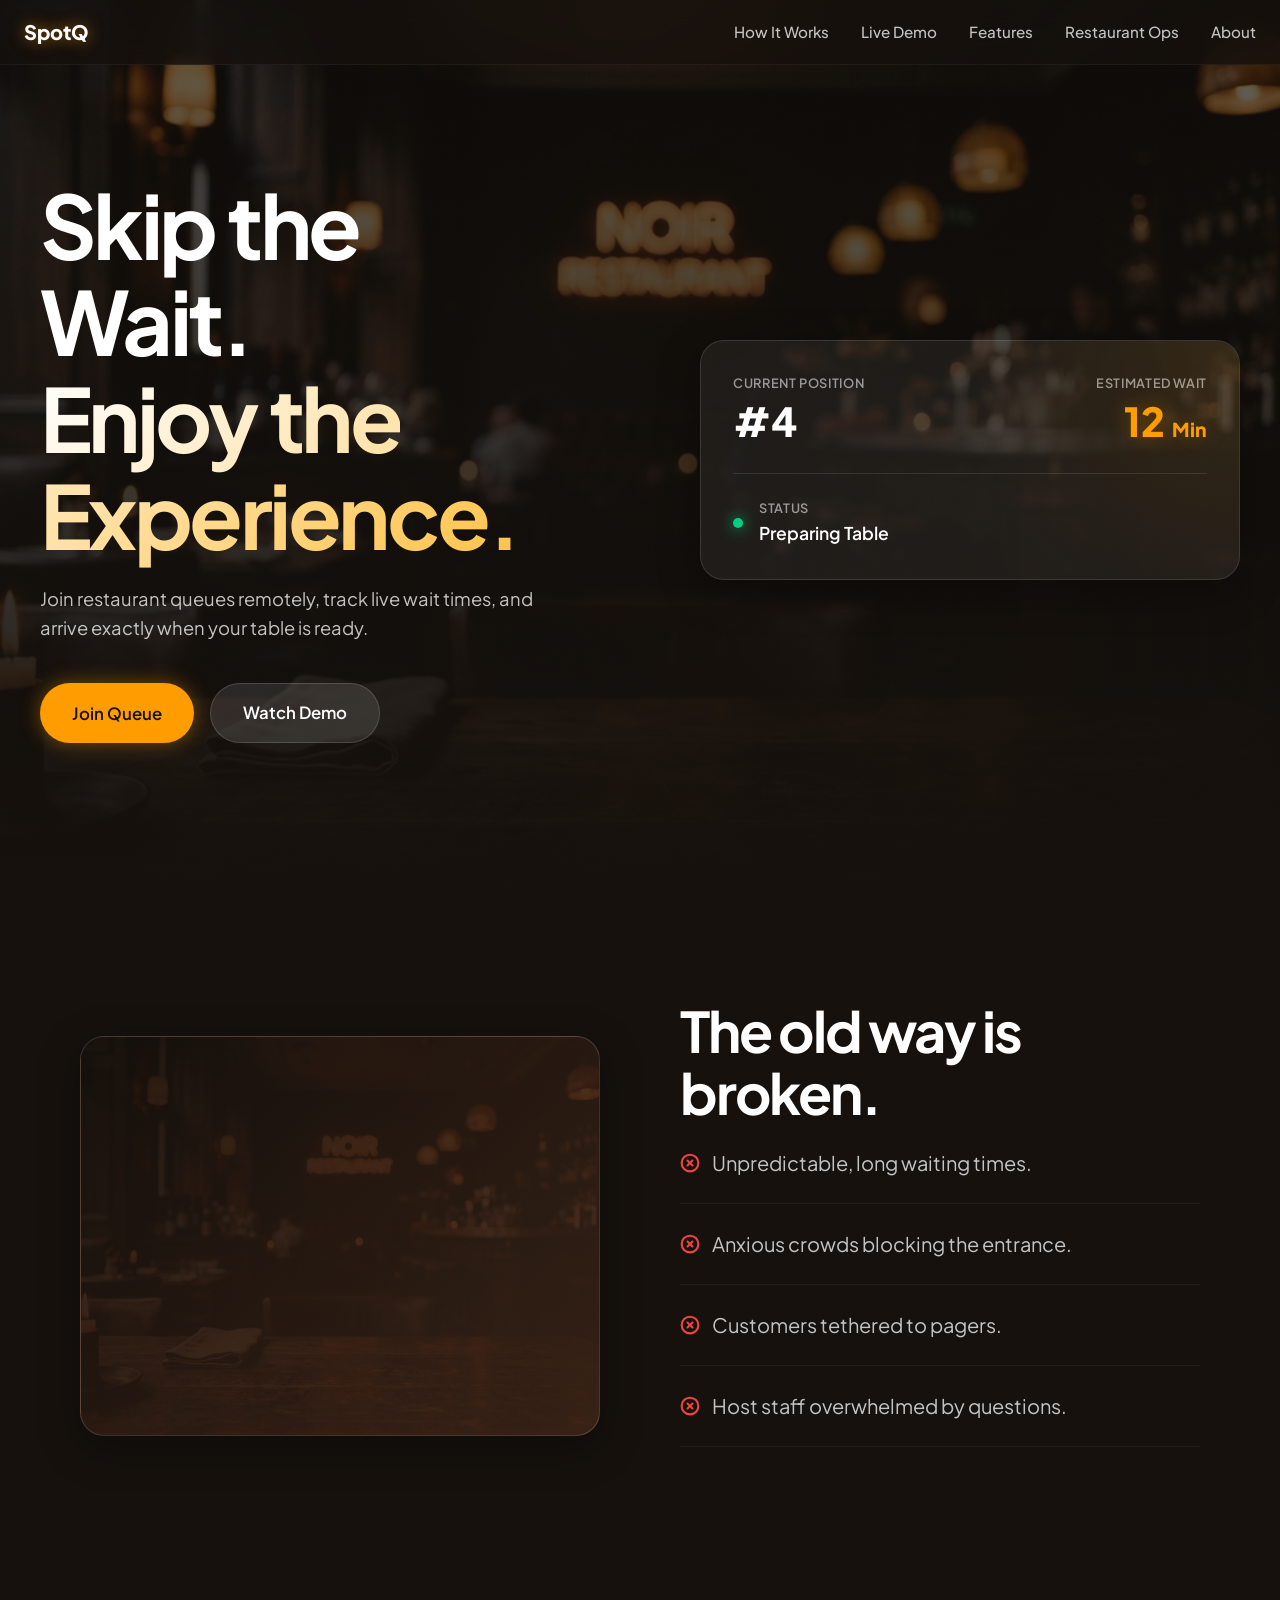
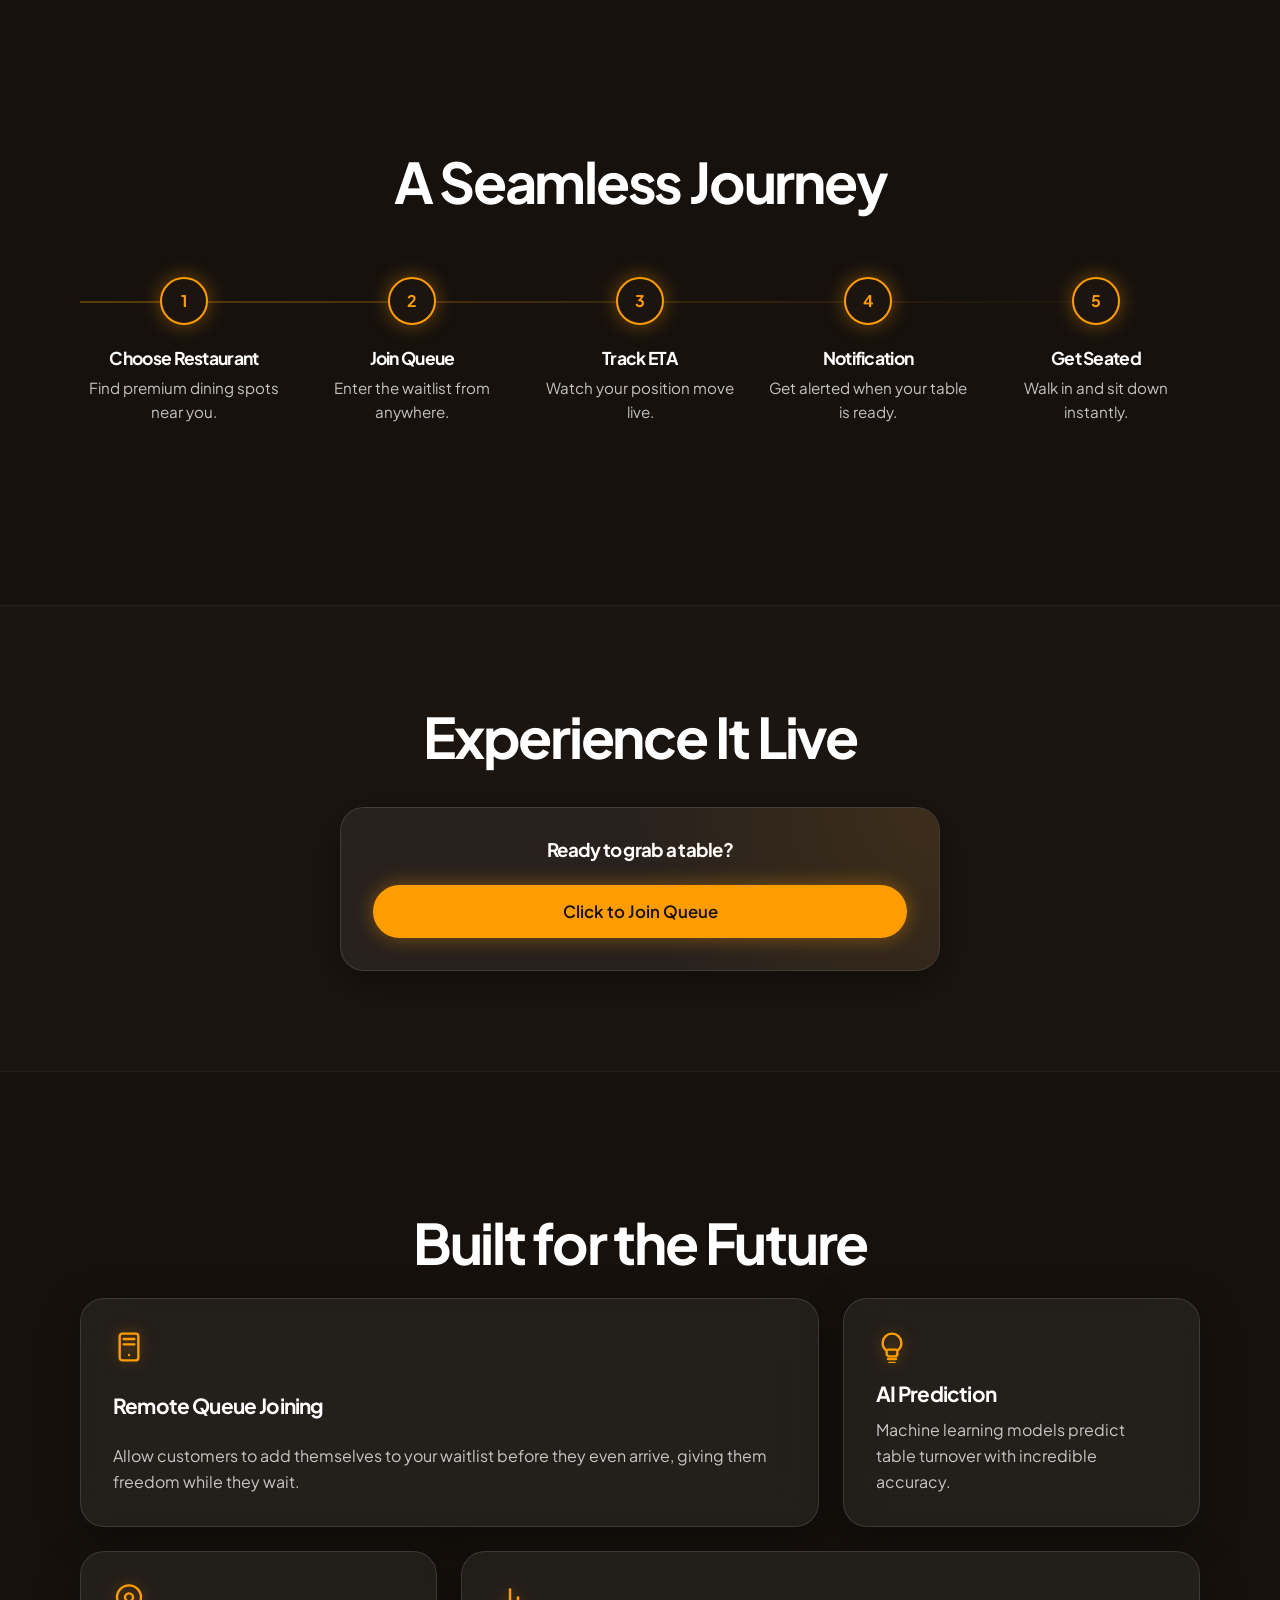
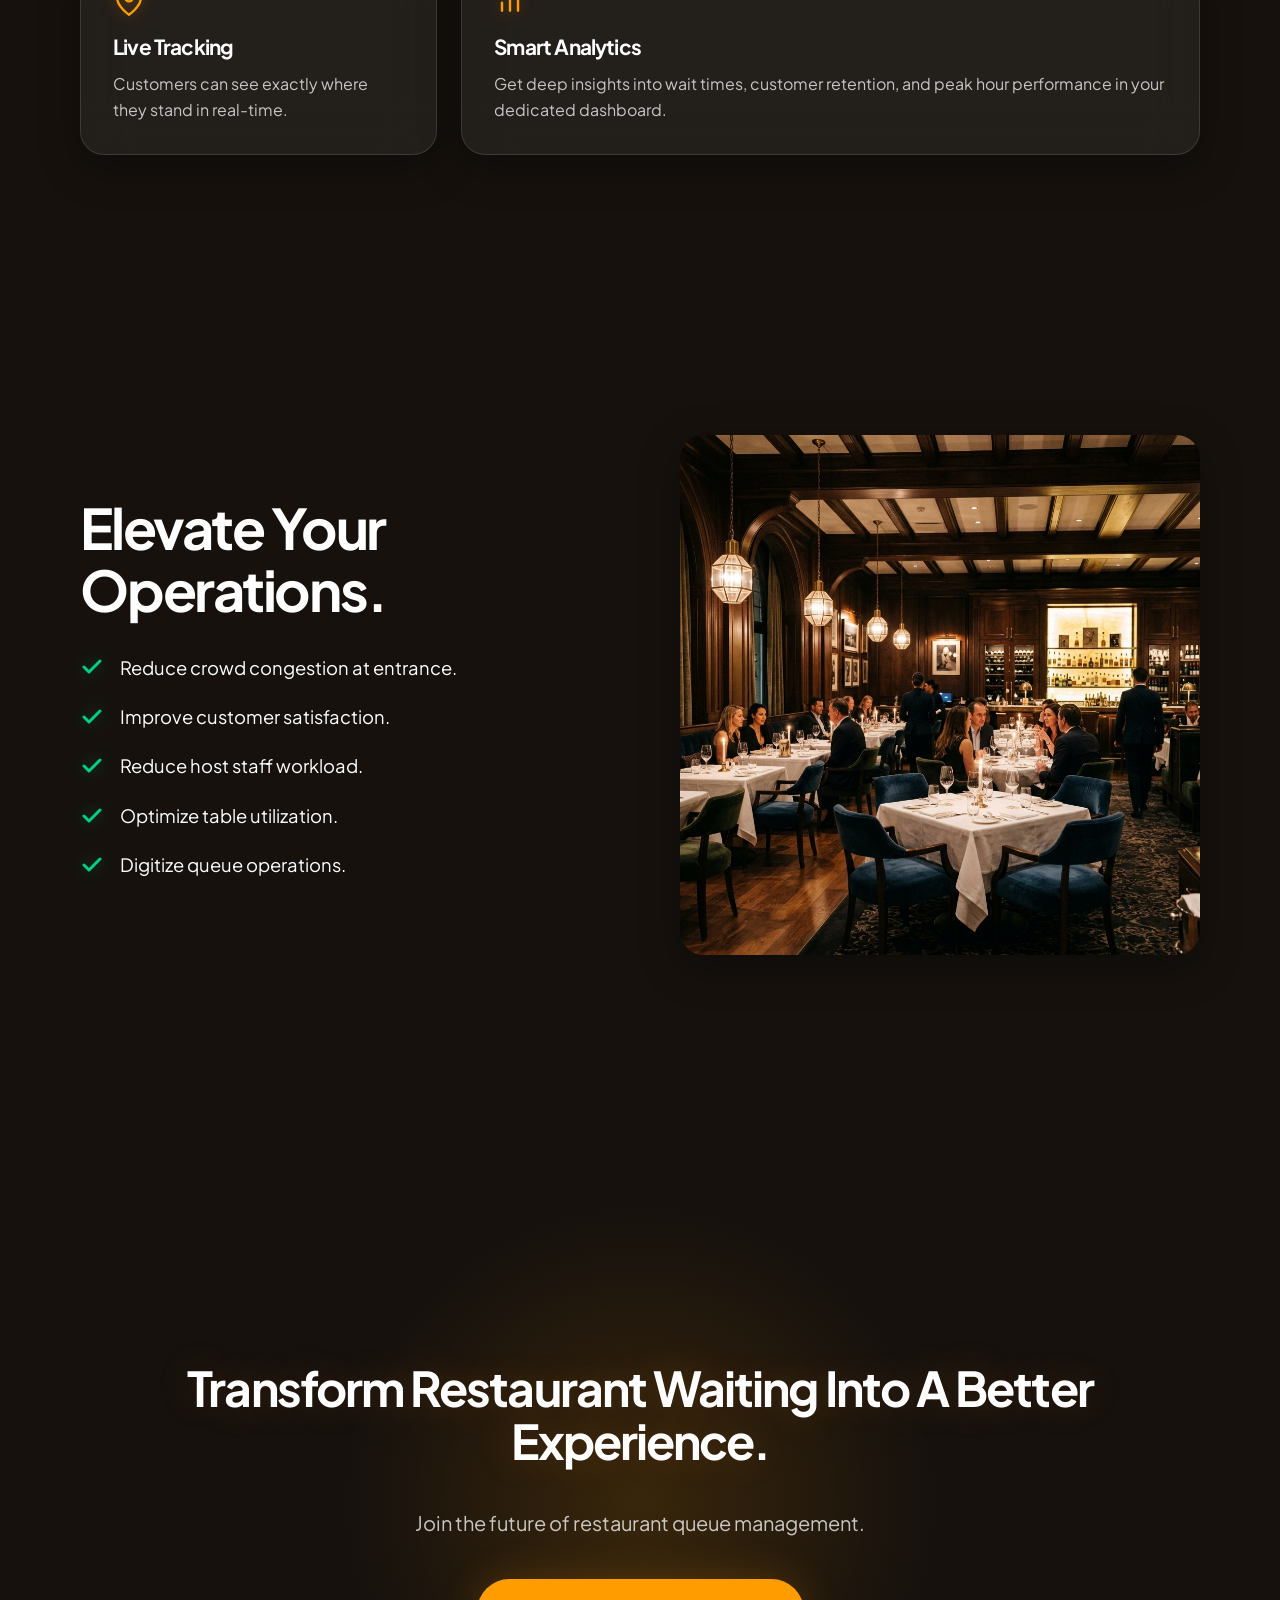
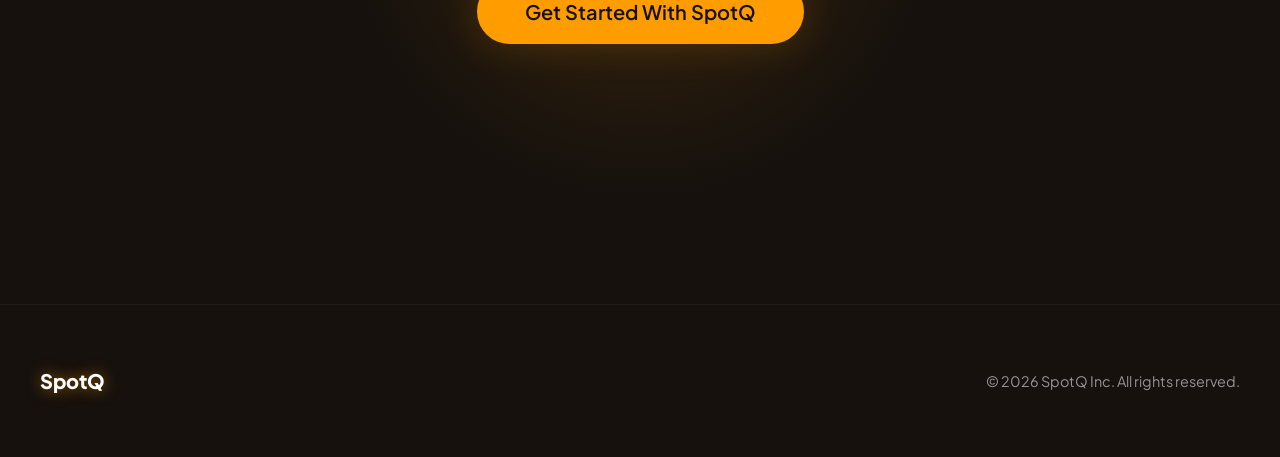
==== commit 37006269: "refactor : added icons instead of emojis" ====
--- a/index.html
+++ b/index.html
@@ -23,12 +23,12 @@
             <a href="restaurant.html">Restaurant Ops</a>
             <a href="about.html">About</a>
         </nav>
-        <button class="mobile-menu-btn" onclick="toggleMenu()">☰</button>
+        <button class="mobile-menu-btn" onclick="toggleMenu()"><svg width="24" height="24" viewBox="0 0 24 24" fill="none" stroke="currentColor" stroke-width="2" stroke-linecap="round" stroke-linejoin="round"><line x1="3" y1="6" x2="21" y2="6"></line><line x1="3" y1="12" x2="21" y2="12"></line><line x1="3" y1="18" x2="21" y2="18"></line></svg></button>
     </header>
 
     <!-- Mobile Nav Drawer -->
     <div class="mobile-nav-drawer" id="mobileMenu">
-        <button class="close-menu" onclick="toggleMenu()">✕</button>
+        <button class="close-menu" onclick="toggleMenu()"><svg width="28" height="28" viewBox="0 0 24 24" fill="none" stroke="currentColor" stroke-width="2" stroke-linecap="round" stroke-linejoin="round"><line x1="18" y1="6" x2="6" y2="18"></line><line x1="6" y1="6" x2="18" y2="18"></line></svg></button>
         <a href="#how-it-works" onclick="toggleMenu()">How It Works</a>
         <a href="#demo" onclick="toggleMenu()">Live Demo</a>
         <a href="#features" onclick="toggleMenu()">Features</a>
@@ -86,10 +86,10 @@
             <div class="reveal delay-2">
                 <h2>The old way is broken.</h2>
                 <ul class="pain-points">
-                    <li><span>✕</span> Unpredictable, long waiting times.</li>
-                    <li><span>✕</span> Anxious crowds blocking the entrance.</li>
-                    <li><span>✕</span> Customers tethered to pagers.</li>
-                    <li><span>✕</span> Host staff overwhelmed by questions.</li>
+                    <li><span><svg width="20" height="20" viewBox="0 0 24 24" fill="none" stroke="currentColor" stroke-width="2.5" stroke-linecap="round" stroke-linejoin="round"><circle cx="12" cy="12" r="10"></circle><line x1="15" y1="9" x2="9" y2="15"></line><line x1="9" y1="9" x2="15" y2="15"></line></svg></span> Unpredictable, long waiting times.</li>
+                    <li><span><svg width="20" height="20" viewBox="0 0 24 24" fill="none" stroke="currentColor" stroke-width="2.5" stroke-linecap="round" stroke-linejoin="round"><circle cx="12" cy="12" r="10"></circle><line x1="15" y1="9" x2="9" y2="15"></line><line x1="9" y1="9" x2="15" y2="15"></line></svg></span> Anxious crowds blocking the entrance.</li>
+                    <li><span><svg width="20" height="20" viewBox="0 0 24 24" fill="none" stroke="currentColor" stroke-width="2.5" stroke-linecap="round" stroke-linejoin="round"><circle cx="12" cy="12" r="10"></circle><line x1="15" y1="9" x2="9" y2="15"></line><line x1="9" y1="9" x2="15" y2="15"></line></svg></span> Customers tethered to pagers.</li>
+                    <li><span><svg width="20" height="20" viewBox="0 0 24 24" fill="none" stroke="currentColor" stroke-width="2.5" stroke-linecap="round" stroke-linejoin="round"><circle cx="12" cy="12" r="10"></circle><line x1="15" y1="9" x2="9" y2="15"></line><line x1="9" y1="9" x2="15" y2="15"></line></svg></span> Host staff overwhelmed by questions.</li>
                 </ul>
             </div>
         </div>
@@ -177,22 +177,22 @@
         <h2 class="reveal" style="text-align: center;">Built for the Future</h2>
         <div class="bento-grid">
             <div class="bento-card glass bento-1 reveal delay-1">
-                <div class="bento-icon">📲</div>
+                <div class="bento-icon"><svg width="32" height="32" viewBox="0 0 24 24" fill="none" stroke="currentColor" stroke-width="1.8" stroke-linecap="round" stroke-linejoin="round"><rect x="5" y="2" width="14" height="20" rx="2" ry="2"></rect><line x1="12" y1="18" x2="12.01" y2="18"></line><path d="M8 6h8M8 10h8"></path></svg></div>
                 <h3>Remote Queue Joining</h3>
                 <p>Allow customers to add themselves to your waitlist before they even arrive, giving them freedom while they wait.</p>
             </div>
             <div class="bento-card glass bento-2 reveal delay-2">
-                <div class="bento-icon">🧠</div>
+                <div class="bento-icon"><svg width="32" height="32" viewBox="0 0 24 24" fill="none" stroke="currentColor" stroke-width="1.8" stroke-linecap="round" stroke-linejoin="round"><path d="M12 2a7 7 0 0 1 7 7c0 2.38-1.19 4.47-3 5.74V17a2 2 0 0 1-2 2h-4a2 2 0 0 1-2-2v-2.26C6.19 13.47 5 11.38 5 9a7 7 0 0 1 7-7z"></path><line x1="9" y1="21" x2="15" y2="21"></line><line x1="10" y1="24" x2="14" y2="24"></line><path d="M9 14h6"></path></svg></div>
                 <h3>AI Prediction</h3>
                 <p>Machine learning models predict table turnover with incredible accuracy.</p>
             </div>
             <div class="bento-card glass bento-3 reveal delay-1">
-                <div class="bento-icon">📍</div>
+                <div class="bento-icon"><svg width="32" height="32" viewBox="0 0 24 24" fill="none" stroke="currentColor" stroke-width="1.8" stroke-linecap="round" stroke-linejoin="round"><path d="M21 10c0 7-9 13-9 13S3 17 3 10a9 9 0 1 1 18 0z"></path><circle cx="12" cy="10" r="3"></circle></svg></div>
                 <h3>Live Tracking</h3>
                 <p>Customers can see exactly where they stand in real-time.</p>
             </div>
             <div class="bento-card glass bento-4 reveal delay-2">
-                <div class="bento-icon">📊</div>
+                <div class="bento-icon"><svg width="32" height="32" viewBox="0 0 24 24" fill="none" stroke="currentColor" stroke-width="1.8" stroke-linecap="round" stroke-linejoin="round"><line x1="18" y1="20" x2="18" y2="10"></line><line x1="12" y1="20" x2="12" y2="4"></line><line x1="6" y1="20" x2="6" y2="14"></line></svg></div>
                 <h3>Smart Analytics</h3>
                 <p>Get deep insights into wait times, customer retention, and peak hour performance in your dedicated dashboard.</p>
             </div>
--- a/styles.css
+++ b/styles.css
@@ -418,12 +418,20 @@
     padding-bottom: 24px;
     border-bottom: 1px solid rgba(255,255,255,0.05);
     color: var(--text-secondary);
+    display: flex;
+    align-items: center;
+    gap: 12px;
 }
 
 .pain-points li span {
     color: #ef4444;
-    margin-right: 12px;
-    font-weight: bold;
+    flex-shrink: 0;
+    display: flex;
+    align-items: center;
+}
+
+.pain-points li span svg {
+    stroke: #ef4444;
 }
 
 /* Timeline */
@@ -542,7 +550,13 @@
     font-size: 2rem;
     color: var(--premium-amber);
     margin-bottom: 20px;
-    text-shadow: var(--neon-text);
+    display: flex;
+    align-items: center;
+}
+
+.bento-icon svg {
+    stroke: var(--premium-amber);
+    filter: drop-shadow(0 0 8px rgba(255, 157, 0, 0.4));
 }
 
 .bento-card h3 {
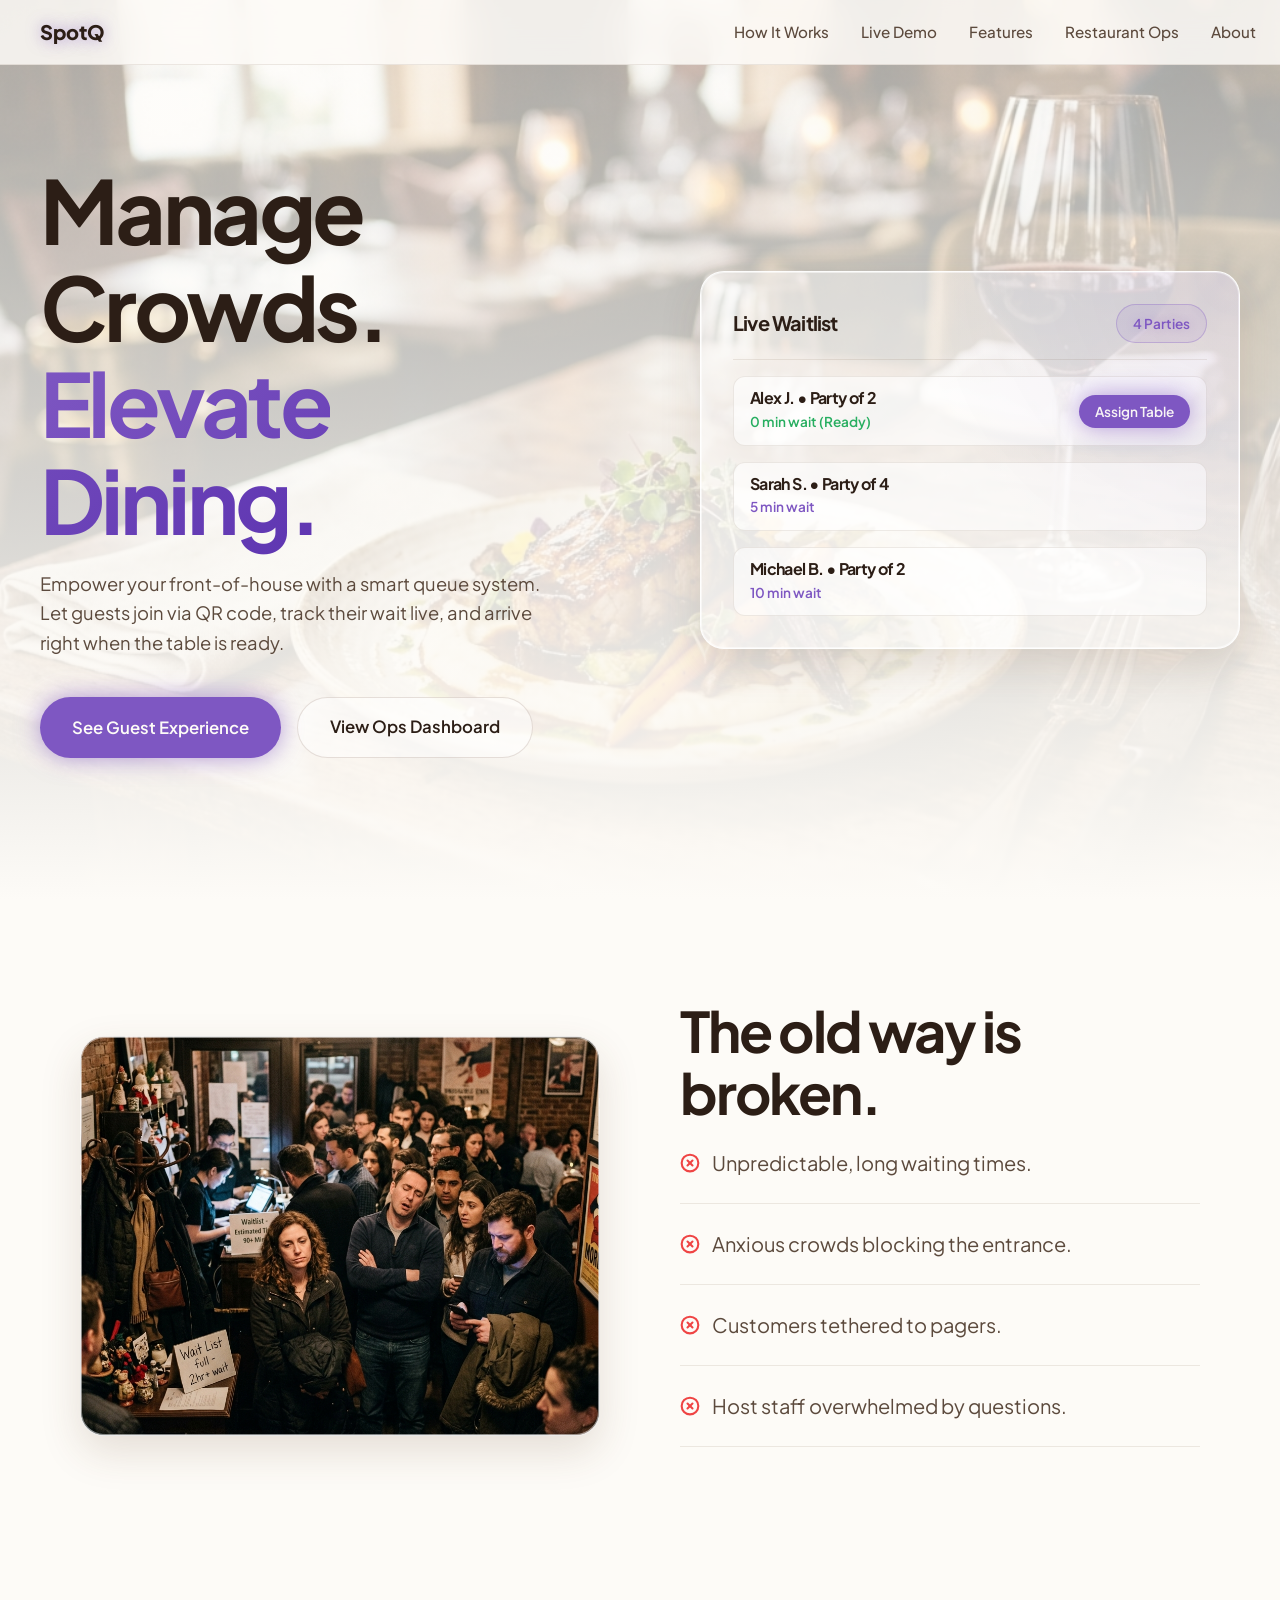
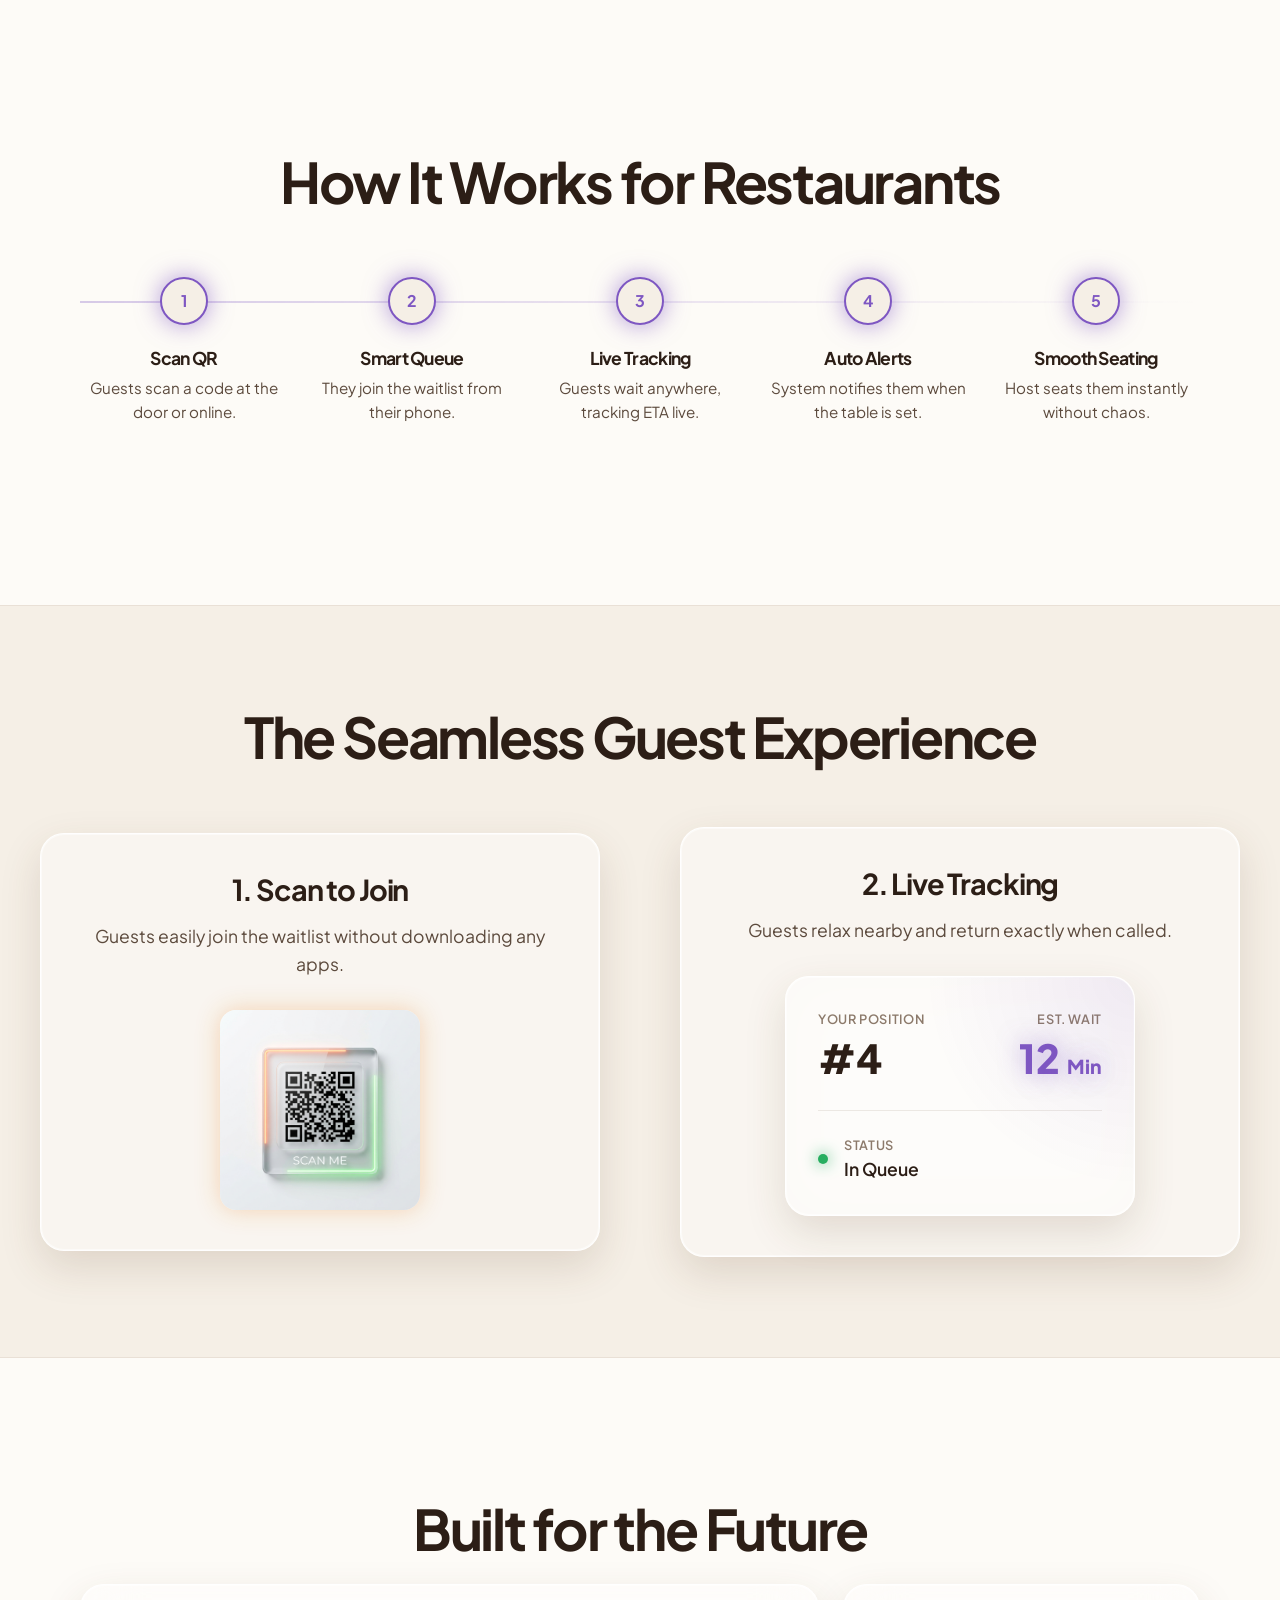
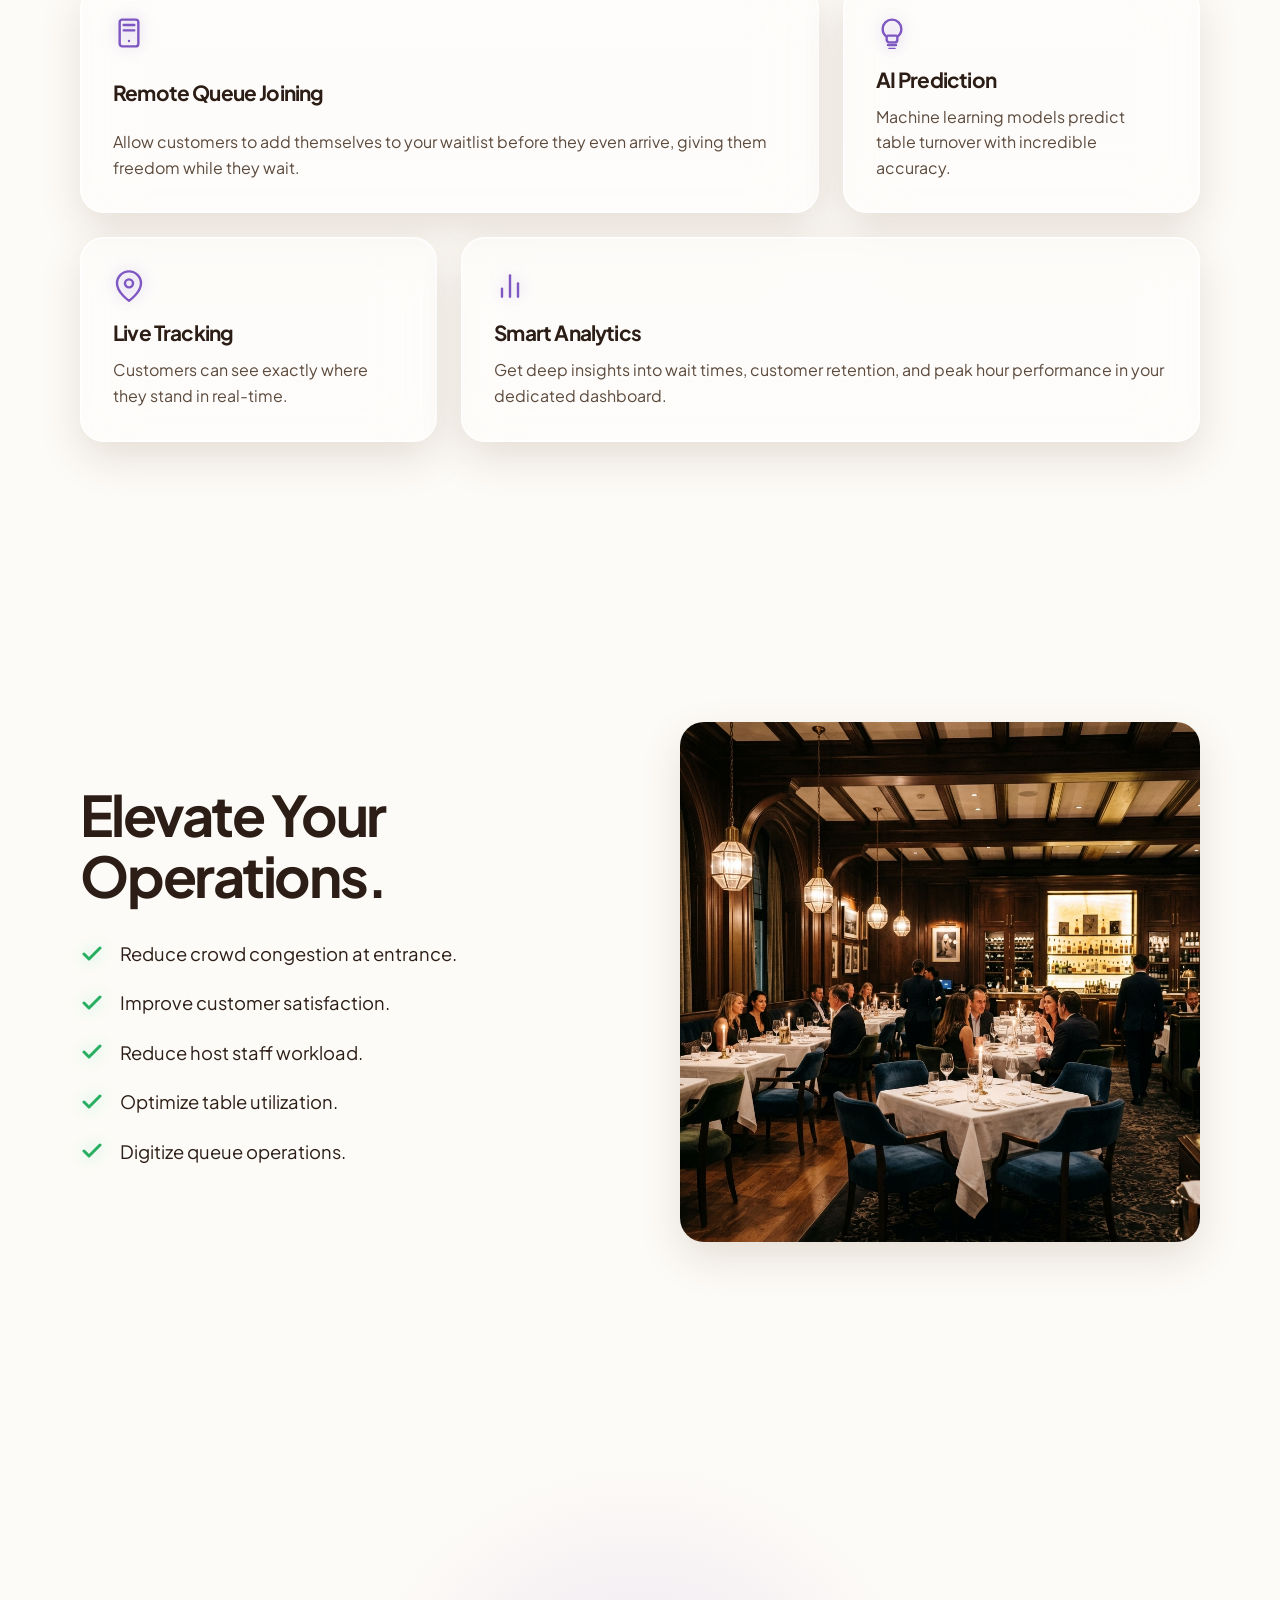
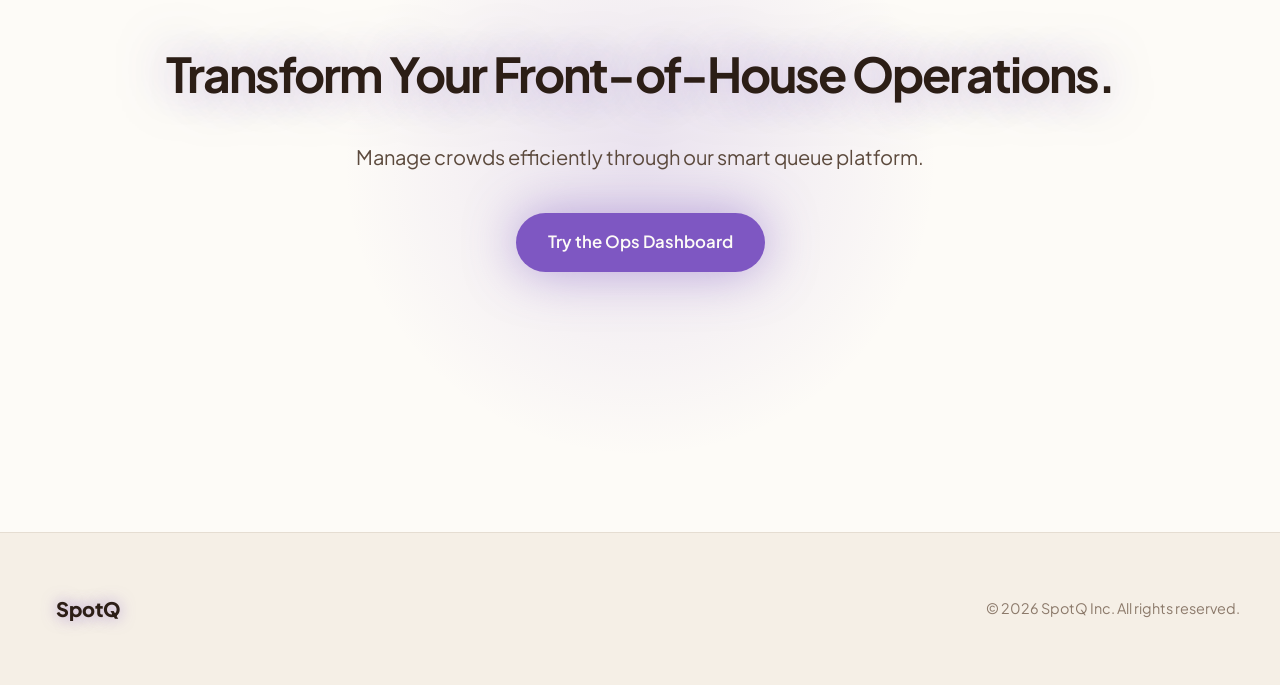
==== commit e37d98b4: "refactor : changed the layout to restuarant based and changed the theme" ====
--- a/index.html
+++ b/index.html
@@ -13,7 +13,6 @@
     <!-- Header -->
     <header>
         <a href="index.html" class="logo">
-            <img src="assets/logo.png" alt="SpotQ Logo" onerror="this.style.display='none'">
             SpotQ
         </a>
         <nav class="nav-links">
@@ -44,32 +43,40 @@
         <div class="hero-content">
             <div class="hero-text reveal">
                 <!-- <div class="badge">AI-Powered Queue Experience</div> -->
-                <h1>Skip the Wait.<br><span class="text-gradient">Enjoy the Experience.</span></h1>
-                <p>Join restaurant queues remotely, track live wait times, and arrive exactly when your table is ready.</p>
+                <h1>Manage Crowds.<br><span class="text-gradient">Elevate Dining.</span></h1>
+                <p>Empower your front-of-house with a smart queue system. Let guests join via QR code, track their wait live, and arrive right when the table is ready.</p>
                 <div class="hero-actions">
-                    <button class="btn btn-primary" onclick="scrollToDemo()">Join Queue</button>
-                    <a href="#demo" class="btn btn-secondary">Watch Demo</a>
+                    <button class="btn btn-primary" onclick="scrollToDemo()">See Guest Experience</button>
+                    <a href="restaurant.html" class="btn btn-secondary">View Ops Dashboard</a>
                 </div>
             </div>
             
             <div class="hero-visual reveal delay-2">
                 <div class="widget glass">
-                    <div class="widget-row">
-                        <div>
-                            <div class="widget-label">Current Position</div>
-                            <div class="widget-value">#4</div>
+                    <div style="display: flex; justify-content: space-between; align-items: center; border-bottom: 1px solid rgba(92, 58, 33, 0.1); padding-bottom: 16px;">
+                        <h3 style="font-size: 1.25rem; margin: 0;">Live Waitlist</h3>
+                        <span class="badge" style="margin: 0;">4 Parties</span>
+                    </div>
+                    
+                    <div class="mini-ops-list">
+                        <div class="mini-ops-item">
+                            <div class="mini-ops-info">
+                                <h4>Alex J. • Party of 2</h4>
+                                <p style="color: var(--queue-green); font-weight: 600;">0 min wait (Ready)</p>
+                            </div>
+                            <button class="btn btn-primary" style="padding: 8px 16px; font-size: 0.85rem;">Assign Table</button>
                         </div>
-                        <div style="text-align: right;">
-                            <div class="widget-label">Estimated Wait</div>
-                            <div class="widget-value amber">12 <span style="font-size: 1.2rem;">Min</span></div>
+                        <div class="mini-ops-item">
+                            <div class="mini-ops-info">
+                                <h4>Sarah S. • Party of 4</h4>
+                                <p style="color: var(--premium-purple); font-weight: 600;">5 min wait</p>
+                            </div>
                         </div>
-                    </div>
-                    
-                    <div class="widget-status">
-                        <div class="pulse"></div>
-                        <div>
-                            <div class="widget-label" style="margin: 0;">Status</div>
-                            <div style="font-weight: 600; font-size: 1.1rem;">Preparing Table</div>
+                        <div class="mini-ops-item">
+                            <div class="mini-ops-info">
+                                <h4>Michael B. • Party of 2</h4>
+                                <p style="color: var(--premium-purple); font-weight: 600;">10 min wait</p>
+                            </div>
                         </div>
                     </div>
                 </div>
@@ -97,74 +104,88 @@
 
     <!-- SECTION 3: How SpotQ Works -->
     <section id="how-it-works" class="container">
-        <h2 class="reveal" style="text-align: center;">A Seamless Journey</h2>
+        <h2 class="reveal" style="text-align: center;">How It Works for Restaurants</h2>
         <div class="timeline-wrapper reveal delay-1">
             <div class="timeline">
                 <div class="timeline-step">
                     <div class="step-circle">1</div>
                     <div>
-                        <h4 style="font-size: 1.1rem; margin-bottom: 8px;">Choose Restaurant</h4>
-                        <p style="font-size: 0.95rem;">Find premium dining spots near you.</p>
+                        <h4 style="font-size: 1.1rem; margin-bottom: 8px;">Scan QR</h4>
+                        <p style="font-size: 0.95rem;">Guests scan a code at the door or online.</p>
                     </div>
                 </div>
                 <div class="timeline-step">
                     <div class="step-circle">2</div>
                     <div>
-                        <h4 style="font-size: 1.1rem; margin-bottom: 8px;">Join Queue</h4>
-                        <p style="font-size: 0.95rem;">Enter the waitlist from anywhere.</p>
+                        <h4 style="font-size: 1.1rem; margin-bottom: 8px;">Smart Queue</h4>
+                        <p style="font-size: 0.95rem;">They join the waitlist from their phone.</p>
                     </div>
                 </div>
                 <div class="timeline-step">
                     <div class="step-circle">3</div>
                     <div>
-                        <h4 style="font-size: 1.1rem; margin-bottom: 8px;">Track ETA</h4>
-                        <p style="font-size: 0.95rem;">Watch your position move live.</p>
+                        <h4 style="font-size: 1.1rem; margin-bottom: 8px;">Live Tracking</h4>
+                        <p style="font-size: 0.95rem;">Guests wait anywhere, tracking ETA live.</p>
                     </div>
                 </div>
                 <div class="timeline-step">
                     <div class="step-circle">4</div>
                     <div>
-                        <h4 style="font-size: 1.1rem; margin-bottom: 8px;">Notification</h4>
-                        <p style="font-size: 0.95rem;">Get alerted when your table is ready.</p>
+                        <h4 style="font-size: 1.1rem; margin-bottom: 8px;">Auto Alerts</h4>
+                        <p style="font-size: 0.95rem;">System notifies them when the table is set.</p>
                     </div>
                 </div>
                 <div class="timeline-step">
                     <div class="step-circle">5</div>
                     <div>
-                        <h4 style="font-size: 1.1rem; margin-bottom: 8px;">Get Seated</h4>
-                        <p style="font-size: 0.95rem;">Walk in and sit down instantly.</p>
-                    </div>
-                </div>
-            </div>
-        </div>
-    </section>
-
-    <!-- SECTION 4: Live Queue Demo -->
+                        <h4 style="font-size: 1.1rem; margin-bottom: 8px;">Smooth Seating</h4>
+                        <p style="font-size: 0.95rem;">Host seats them instantly without chaos.</p>
+                    </div>
+                </div>
+            </div>
+        </div>
+    </section>
+
+    <!-- SECTION 4: Customer Perspective (Split View) -->
     <section id="demo" class="demo-section" style="padding: 100px 24px;">
-        <div class="demo-container reveal">
-            <h2 style="text-align: center; margin-bottom: 40px;">Experience It Live</h2>
-            <div class="glass widget" style="animation: none;">
-                <div id="demo-content">
-                    <h3 style="margin-bottom: 24px;">Ready to grab a table?</h3>
-                    <button class="btn btn-primary" onclick="startDemo()" style="width: 100%;">Click to Join Queue</button>
+        <div class="container" style="padding: 0;">
+            <h2 class="reveal" style="text-align: center; margin-bottom: 60px;">The Seamless Guest Experience</h2>
+            
+            <div class="problem-grid">
+                <!-- Left: Scan QR -->
+                <div class="reveal">
+                    <div class="glass" style="padding: 40px; text-align: center; height: 100%; display: flex; flex-direction: column; justify-content: center; align-items: center;">
+                        <h3 style="margin-bottom: 16px; font-size: 1.8rem;">1. Scan to Join</h3>
+                        <p style="margin-bottom: 32px; font-size: 1.1rem;">Guests easily join the waitlist without downloading any apps.</p>
+                        <img src="assets/qr_code.png" alt="Scan QR Code" style="max-width: 200px; border-radius: 16px; box-shadow: 0 0 25px rgba(230, 126, 34, 0.3);">
+                    </div>
                 </div>
                 
-                <div id="demo-active" style="display: none; text-align: left;">
-                    <div class="widget-row">
-                        <div>
-                            <div class="widget-label">Your Position</div>
-                            <div class="widget-value" id="demo-pos">#4</div>
-                        </div>
-                        <div style="text-align: right;">
-                            <div class="widget-label">Est. Wait</div>
-                            <div class="widget-value amber" id="demo-eta">12 <span style="font-size: 1.2rem;">Min</span></div>
-                        </div>
-                    </div>
-                    <div class="widget-status">
-                        <div class="pulse" id="demo-pulse"></div>
-                        <div>
-                            <div class="widget-label" style="margin: 0;">Status</div>
-                            <div style="font-weight: 600; font-size: 1.1rem;" id="demo-status">In Queue</div>
+                <!-- Right: Live Tracking Widget -->
+                <div class="reveal delay-2">
+                    <div class="glass" style="padding: 40px; height: 100%; display: flex; flex-direction: column; justify-content: center;">
+                        <h3 style="margin-bottom: 16px; font-size: 1.8rem; text-align: center;">2. Live Tracking</h3>
+                        <p style="margin-bottom: 32px; font-size: 1.1rem; text-align: center;">Guests relax nearby and return exactly when called.</p>
+                        
+                        <div class="glass widget" style="animation: none; margin: 0 auto; width: 100%; max-width: 350px;">
+                            <div class="widget-row">
+                                <div>
+                                    <div class="widget-label">Your Position</div>
+                                    <div class="widget-value">#4</div>
+                                </div>
+                                <div style="text-align: right;">
+                                    <div class="widget-label">Est. Wait</div>
+                                    <div class="widget-value purple">12 <span style="font-size: 1.2rem;">Min</span></div>
+                                </div>
+                            </div>
+                            
+                            <div class="widget-status">
+                                <div class="pulse"></div>
+                                <div>
+                                    <div class="widget-label" style="margin: 0;">Status</div>
+                                    <div style="font-weight: 600; font-size: 1.1rem;">In Queue</div>
+                                </div>
+                            </div>
                         </div>
                     </div>
                 </div>
@@ -236,9 +257,9 @@
     <!-- SECTION 8: Final CTA -->
     <section class="final-cta">
         <div class="container reveal">
-            <h2 style="font-size: 3rem; margin-bottom: 40px; text-shadow: var(--neon-amber-strong);">Transform Restaurant Waiting Into A Better Experience.</h2>
-            <p style="margin-bottom: 40px; font-size: 1.25rem;">Join the future of restaurant queue management.</p>
-            <button class="btn btn-primary" onclick="scrollToDemo()" style="font-size: 1.25rem; padding: 20px 48px; box-shadow: var(--neon-amber-strong);">Get Started With SpotQ</button>
+            <h2 style="font-size: 3rem; margin-bottom: 40px; text-shadow: var(--neon-purple-strong);">Transform Your Front-of-House Operations.</h2>
+            <p style="margin-bottom: 40px; font-size: 1.25rem;">Manage crowds efficiently through our smart queue platform.</p>
+            <a href="restaurant.html" class="btn btn-primary" style="box-shadow: var(--neon-purple-strong);">Try the Ops Dashboard</a>
         </div>
     </section>
 
@@ -256,10 +277,7 @@
         </div>
     </footer>
 
-    <!-- Mobile Sticky CTA -->
-    <div class="sticky-bottom-cta">
-        <button class="btn btn-primary" onclick="scrollToDemo()">Join Queue</button>
-    </div>
+
 
     <!-- Scripts -->
     <script>
@@ -291,38 +309,6 @@
         document.querySelectorAll('.reveal').forEach((el) => {
             observer.observe(el);
         });
-
-        // Live Demo Simulation
-        function startDemo() {
-            document.getElementById('demo-content').style.display = 'none';
-            document.getElementById('demo-active').style.display = 'block';
-            
-            let pos = 4;
-            let time = 12;
-            
-            const interval = setInterval(() => {
-                if(pos > 1) {
-                    pos--;
-                    time -= 3;
-                    document.getElementById('demo-pos').innerText = `#${pos}`;
-                    document.getElementById('demo-eta').innerHTML = `${time} <span style="font-size: 1.2rem;">Min</span>`;
-                } else {
-                    document.getElementById('demo-pos').innerText = "Ready";
-                    document.getElementById('demo-pos').style.color = "var(--queue-green)";
-                    document.getElementById('demo-pos').style.textShadow = "0 0 15px rgba(0, 208, 132, 0.4)";
-                    
-                    document.getElementById('demo-eta').innerHTML = `0 <span style="font-size: 1.2rem;">Min</span>`;
-                    document.getElementById('demo-status').innerText = "Table is ready!";
-                    
-                    const pulse = document.getElementById('demo-pulse');
-                    pulse.style.animation = 'none';
-                    pulse.style.boxShadow = '0 0 20px var(--queue-green)';
-                    pulse.style.background = 'var(--queue-green)';
-                    
-                    clearInterval(interval);
-                }
-            }, 3000);
-        }
     </script>
 </body>
 </html>
--- a/styles.css
+++ b/styles.css
@@ -2,34 +2,34 @@
 
 :root {
     /* Backgrounds */
-    --bg-dark: #16110D;
-    --bg-medium: #1B140F;
-    --bg-light: #221812;
+    --bg-dark: #FDFBF7; /* Warm off-white/cream */
+    --bg-medium: #F5EFE6; /* Light beige */
+    --bg-light: #FFFFFF;
     
     /* Wood Accents */
-    --wood-dark: #4A2E1E;
-    --wood-light: #6A422C;
+    --wood-dark: #5C3A21;
+    --wood-light: #8C5A35;
     
     /* Colors */
-    --premium-amber: #FF9D00;
-    --luxury-gold: #FFC247;
-    --queue-green: #00D084;
+    --premium-purple: #7E57C2;
+    --luxury-violet: #5E35B1;
+    --queue-green: #27AE60;
     
     /* Text */
-    --text-primary: #FFFFFF;
-    --text-secondary: rgba(255,255,255,0.75);
-    --text-muted: rgba(255,255,255,0.55);
+    --text-primary: #2C1E16; /* Dark wood/black */
+    --text-secondary: #5C4A3D;
+    --text-muted: #8C7A6B;
     
     /* Glassmorphism */
-    --glass-bg: rgba(255,255,255,0.06);
-    --glass-blur: blur(24px);
-    --glass-border: 1px solid rgba(255,255,255,0.12);
-    --glass-shadow: 0 12px 40px rgba(0,0,0,0.35);
+    --glass-bg: rgba(255, 255, 255, 0.4); /* More transparent to show bg */
+    --glass-blur: blur(30px); /* Stronger blur for premium feel */
+    --glass-border: 1px solid rgba(255, 255, 255, 0.9);
+    --glass-shadow: 0 16px 40px rgba(92, 58, 33, 0.15), inset 0 0 0 1px rgba(255, 255, 255, 0.5);
     
     /* Neon */
-    --neon-amber: 0 0 20px rgba(255,157,0,0.4);
-    --neon-amber-strong: 0 0 40px rgba(255,157,0,0.2);
-    --neon-text: 0 0 15px rgba(255,157,0,0.6);
+    --neon-purple: 0 0 25px rgba(126, 87, 194, 0.6);
+    --neon-purple-strong: 0 0 50px rgba(126, 87, 194, 0.5);
+    --neon-text: 0 0 15px rgba(126, 87, 194, 0.6);
 }
 
 * {
@@ -86,7 +86,7 @@
 }
 
 .text-gradient {
-    background: linear-gradient(135deg, #FFFFFF 0%, #FFC247 100%);
+    background: linear-gradient(135deg, var(--premium-purple) 0%, var(--luxury-violet) 100%);
     -webkit-background-clip: text;
     -webkit-text-fill-color: transparent;
 }
@@ -110,10 +110,10 @@
     width: 100%;
     z-index: 1000;
     padding: 16px 24px;
-    background: rgba(22, 17, 13, 0.8);
+    background: rgba(253, 251, 247, 0.85);
     backdrop-filter: blur(20px);
     -webkit-backdrop-filter: blur(20px);
-    border-bottom: 1px solid rgba(255,255,255,0.05);
+    border-bottom: 1px solid rgba(92, 58, 33, 0.1);
     display: flex;
     justify-content: space-between;
     align-items: center;
@@ -123,6 +123,7 @@
     display: flex;
     align-items: center;
     gap: 12px;
+    margin-left: 16px;
     font-size: 1.25rem;
     font-weight: 800;
     color: var(--text-primary);
@@ -154,8 +155,8 @@
     }
     
     .nav-links a:hover {
-        color: var(--premium-amber);
-        text-shadow: 0 0 10px rgba(255,157,0,0.3);
+        color: var(--premium-purple);
+        text-shadow: 0 0 10px rgba(126, 87, 194,0.3);
     }
 }
 
@@ -177,37 +178,45 @@
     display: inline-flex;
     justify-content: center;
     align-items: center;
-    padding: 16px 32px;
-    font-size: 1.05rem;
+    padding: 12px 20px;
+    font-size: 0.95rem;
     font-weight: 600;
     border-radius: 100px;
     text-decoration: none;
     transition: all 0.4s cubic-bezier(0.16, 1, 0.3, 1);
     cursor: pointer;
     border: none;
+    white-space: nowrap;
+}
+
+@media (min-width: 768px) {
+    .btn {
+        padding: 16px 32px;
+        font-size: 1.05rem;
+    }
 }
 
 .btn-primary {
-    background: var(--premium-amber);
+    background: var(--premium-purple);
     color: var(--bg-dark);
-    box-shadow: var(--neon-amber);
+    box-shadow: var(--neon-purple);
 }
 
 .btn-primary:hover {
-    background: var(--luxury-gold);
-    box-shadow: var(--neon-amber-strong);
+    background: var(--luxury-violet);
+    box-shadow: var(--neon-purple-strong);
     transform: translateY(-2px) scale(1.02);
 }
 
 .btn-secondary {
-    background: rgba(255,255,255,0.1);
-    color: var(--text-primary);
-    border: 1px solid rgba(255,255,255,0.15);
+    background: rgba(255, 255, 255, 0.5);
+    color: var(--text-primary);
+    border: 1px solid rgba(92, 58, 33, 0.15);
     backdrop-filter: blur(10px);
 }
 
 .btn-secondary:hover {
-    background: rgba(255,255,255,0.15);
+    background: rgba(255, 255, 255, 0.8);
     transform: translateY(-2px);
 }
 
@@ -225,15 +234,15 @@
 .hero-bg {
     position: absolute;
     top: 0; left: 0; width: 100%; height: 100%;
-    background: url('assets/restaurant_bg.png') center/cover;
-    opacity: 0.6;
+    background: url('assets/premium_food_bg.png') center/cover;
+    opacity: 0.5;
     z-index: 0;
 }
 
 .hero-overlay {
     position: absolute;
     top: 0; left: 0; width: 100%; height: 100%;
-    background: linear-gradient(180deg, rgba(22, 17, 13, 0.4) 0%, var(--bg-dark) 100%);
+    background: linear-gradient(180deg, rgba(253, 251, 247, 0.3) 0%, var(--bg-dark) 100%);
     z-index: 1;
 }
 
@@ -262,14 +271,14 @@
 .badge {
     display: inline-block;
     padding: 8px 16px;
-    background: rgba(255,157,0,0.1);
-    border: 1px solid rgba(255,157,0,0.3);
-    color: var(--premium-amber);
+    background: rgba(126, 87, 194,0.1);
+    border: 1px solid rgba(126, 87, 194,0.3);
+    color: var(--premium-purple);
     border-radius: 100px;
     font-size: 0.85rem;
     font-weight: 600;
     margin-bottom: 24px;
-    text-shadow: 0 0 10px rgba(255,157,0,0.3);
+    text-shadow: 0 0 10px rgba(126, 87, 194,0.3);
 }
 
 .hero h1 {
@@ -311,7 +320,7 @@
     position: absolute;
     top: 0; left: 0; width: 100%; height: 100%;
     border-radius: 24px;
-    background: radial-gradient(circle at top right, rgba(255,157,0,0.1), transparent 50%);
+    background: radial-gradient(circle at top right, rgba(126, 87, 194,0.1), transparent 50%);
     pointer-events: none;
 }
 
@@ -319,6 +328,35 @@
     0% { transform: translateY(0px); }
     50% { transform: translateY(-15px); }
     100% { transform: translateY(0px); }
+}
+
+.mini-ops-list {
+    display: flex;
+    flex-direction: column;
+    gap: 16px;
+    margin-top: 16px;
+}
+
+.mini-ops-item {
+    display: flex;
+    justify-content: space-between;
+    align-items: center;
+    padding: 12px 16px;
+    background: rgba(255, 255, 255, 0.6);
+    border-radius: 12px;
+    border: 1px solid rgba(92, 58, 33, 0.1);
+}
+
+.mini-ops-info h4 {
+    font-size: 1rem;
+    margin-bottom: 4px;
+    color: var(--text-primary);
+}
+
+.mini-ops-info p {
+    font-size: 0.85rem;
+    margin: 0;
+    color: var(--text-muted);
 }
 
 .widget-row {
@@ -342,13 +380,13 @@
     line-height: 1;
 }
 
-.widget-value.amber {
-    color: var(--premium-amber);
-    text-shadow: var(--neon-amber);
+.widget-value.purple {
+    color: var(--premium-purple);
+    text-shadow: var(--neon-purple);
 }
 
 .widget-status {
-    border-top: 1px solid rgba(255,255,255,0.1);
+    border-top: 1px solid rgba(92, 58, 33, 0.1);
     padding-top: 24px;
     display: flex;
     align-items: center;
@@ -389,23 +427,13 @@
     width: 100%;
     border-radius: 24px;
     box-shadow: var(--glass-shadow);
-    /* Placeholder gradient since image generation failed */
-    background: linear-gradient(135deg, var(--bg-medium) 0%, var(--wood-dark) 100%);
+    background: url('assets/crowded_waiting_area.png') center/cover;
     min-height: 400px;
     display: flex;
     align-items: center;
     justify-content: center;
     position: relative;
     overflow: hidden;
-}
-
-.problem-img::after {
-    content: '';
-    position: absolute;
-    width: 100%; height: 100%;
-    background: url('assets/restaurant_bg.png') center/cover;
-    opacity: 0.3;
-    mix-blend-mode: overlay;
 }
 
 .pain-points {
@@ -416,7 +444,7 @@
     font-size: 1.25rem;
     margin-bottom: 24px;
     padding-bottom: 24px;
-    border-bottom: 1px solid rgba(255,255,255,0.05);
+    border-bottom: 1px solid rgba(92, 58, 33, 0.1);
     color: var(--text-secondary);
     display: flex;
     align-items: center;
@@ -454,7 +482,7 @@
     top: 0;
     bottom: 0;
     width: 2px;
-    background: linear-gradient(to bottom, var(--premium-amber), transparent);
+    background: linear-gradient(to bottom, var(--premium-purple), transparent);
     opacity: 0.3;
 }
 
@@ -466,7 +494,7 @@
     .timeline::before {
         left: 0; right: 0; top: 24px; bottom: auto;
         height: 2px; width: 100%;
-        background: linear-gradient(to right, var(--premium-amber), transparent);
+        background: linear-gradient(to right, var(--premium-purple), transparent);
     }
 }
 
@@ -491,21 +519,21 @@
     height: 48px;
     border-radius: 50%;
     background: var(--bg-medium);
-    border: 2px solid var(--premium-amber);
-    box-shadow: var(--neon-amber);
+    border: 2px solid var(--premium-purple);
+    box-shadow: var(--neon-purple);
     display: flex;
     justify-content: center;
     align-items: center;
     font-weight: 700;
-    color: var(--premium-amber);
+    color: var(--premium-purple);
     flex-shrink: 0;
 }
 
 /* Live Demo Section */
 .demo-section {
     background: var(--bg-medium);
-    border-top: 1px solid rgba(255,255,255,0.05);
-    border-bottom: 1px solid rgba(255,255,255,0.05);
+    border-top: 1px solid rgba(92, 58, 33, 0.08);
+    border-bottom: 1px solid rgba(92, 58, 33, 0.08);
 }
 
 .demo-container {
@@ -542,21 +570,21 @@
 
 .bento-card:hover {
     transform: translateY(-5px);
-    border-color: rgba(255,157,0,0.3);
-    box-shadow: 0 15px 40px rgba(255,157,0,0.05);
+    border-color: rgba(126, 87, 194,0.3);
+    box-shadow: 0 15px 40px rgba(126, 87, 194,0.05);
 }
 
 .bento-icon {
     font-size: 2rem;
-    color: var(--premium-amber);
+    color: var(--premium-purple);
     margin-bottom: 20px;
     display: flex;
     align-items: center;
 }
 
 .bento-icon svg {
-    stroke: var(--premium-amber);
-    filter: drop-shadow(0 0 8px rgba(255, 157, 0, 0.4));
+    stroke: var(--premium-purple);
+    filter: drop-shadow(0 0 8px rgba(126, 87, 194, 0.4));
 }
 
 .bento-card h3 {
@@ -618,7 +646,7 @@
 }
 
 .author {
-    color: var(--premium-amber);
+    color: var(--premium-purple);
     font-weight: 600;
     font-size: 0.95rem;
 }
@@ -637,7 +665,7 @@
     top: 50%; left: 50%;
     transform: translate(-50%, -50%);
     width: 600px; height: 600px;
-    background: radial-gradient(circle, rgba(255,157,0,0.15) 0%, transparent 70%);
+    background: radial-gradient(circle, rgba(126, 87, 194,0.15) 0%, transparent 70%);
     z-index: 0;
     pointer-events: none;
 }
@@ -649,9 +677,9 @@
 
 /* Footer */
 footer {
-    background: var(--bg-dark);
-    padding: 60px 24px 120px 24px; /* extra padding for sticky CTA on mobile */
-    border-top: 1px solid rgba(255,255,255,0.05);
+    background: var(--bg-medium);
+    padding: 60px 24px;
+    border-top: 1px solid rgba(92, 58, 33, 0.1);
 }
 
 @media (min-width: 768px) {
@@ -662,15 +690,15 @@
     max-width: 1200px;
     margin: 0 auto;
     display: flex;
-    flex-direction: column;
-    gap: 32px;
+    flex-direction: row;
+    justify-content: space-between;
+    align-items: center;
+    gap: 16px;
 }
 
 @media (min-width: 768px) {
     .footer-content {
-        flex-direction: row;
-        justify-content: space-between;
-        align-items: center;
+        gap: 32px;
     }
 }
 
@@ -685,36 +713,13 @@
     font-size: 0.95rem;
 }
 
-/* Mobile Sticky CTA */
-.sticky-bottom-cta {
-    position: fixed;
-    bottom: 0;
-    left: 0;
-    width: 100%;
-    padding: 16px 24px;
-    background: rgba(22, 17, 13, 0.9);
-    backdrop-filter: blur(20px);
-    -webkit-backdrop-filter: blur(20px);
-    border-top: 1px solid rgba(255,255,255,0.05);
-    z-index: 1000;
-    display: flex;
-    justify-content: center;
-}
-
-.sticky-bottom-cta .btn {
-    width: 100%;
-    max-width: 400px;
-}
-
-@media (min-width: 768px) {
-    .sticky-bottom-cta { display: none; }
-}
+
 
 /* Mobile Nav Drawer */
 .mobile-nav-drawer {
     position: fixed;
     top: 0; left: 0; width: 100%; height: 100%;
-    background: rgba(22, 17, 13, 0.95);
+    background: rgba(253, 251, 247, 0.95);
     backdrop-filter: blur(30px);
     -webkit-backdrop-filter: blur(30px);
     z-index: 2000;
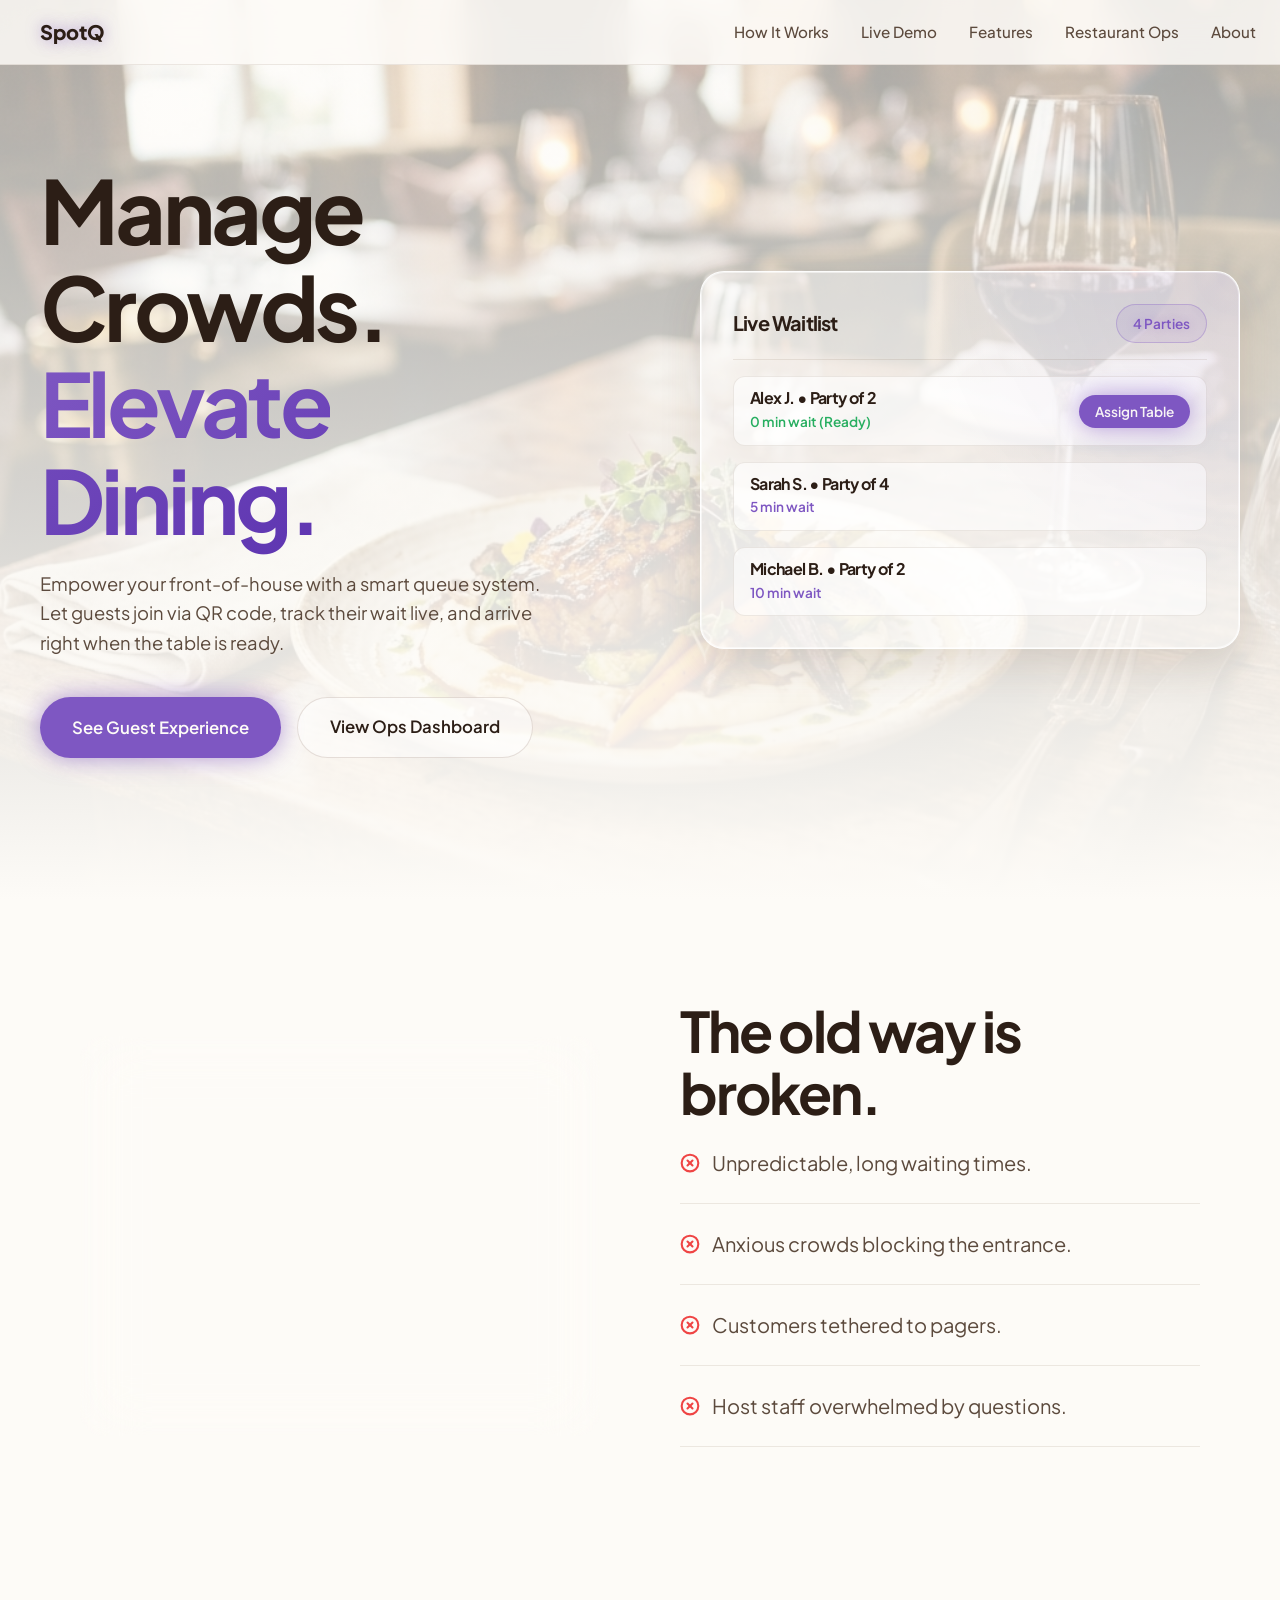
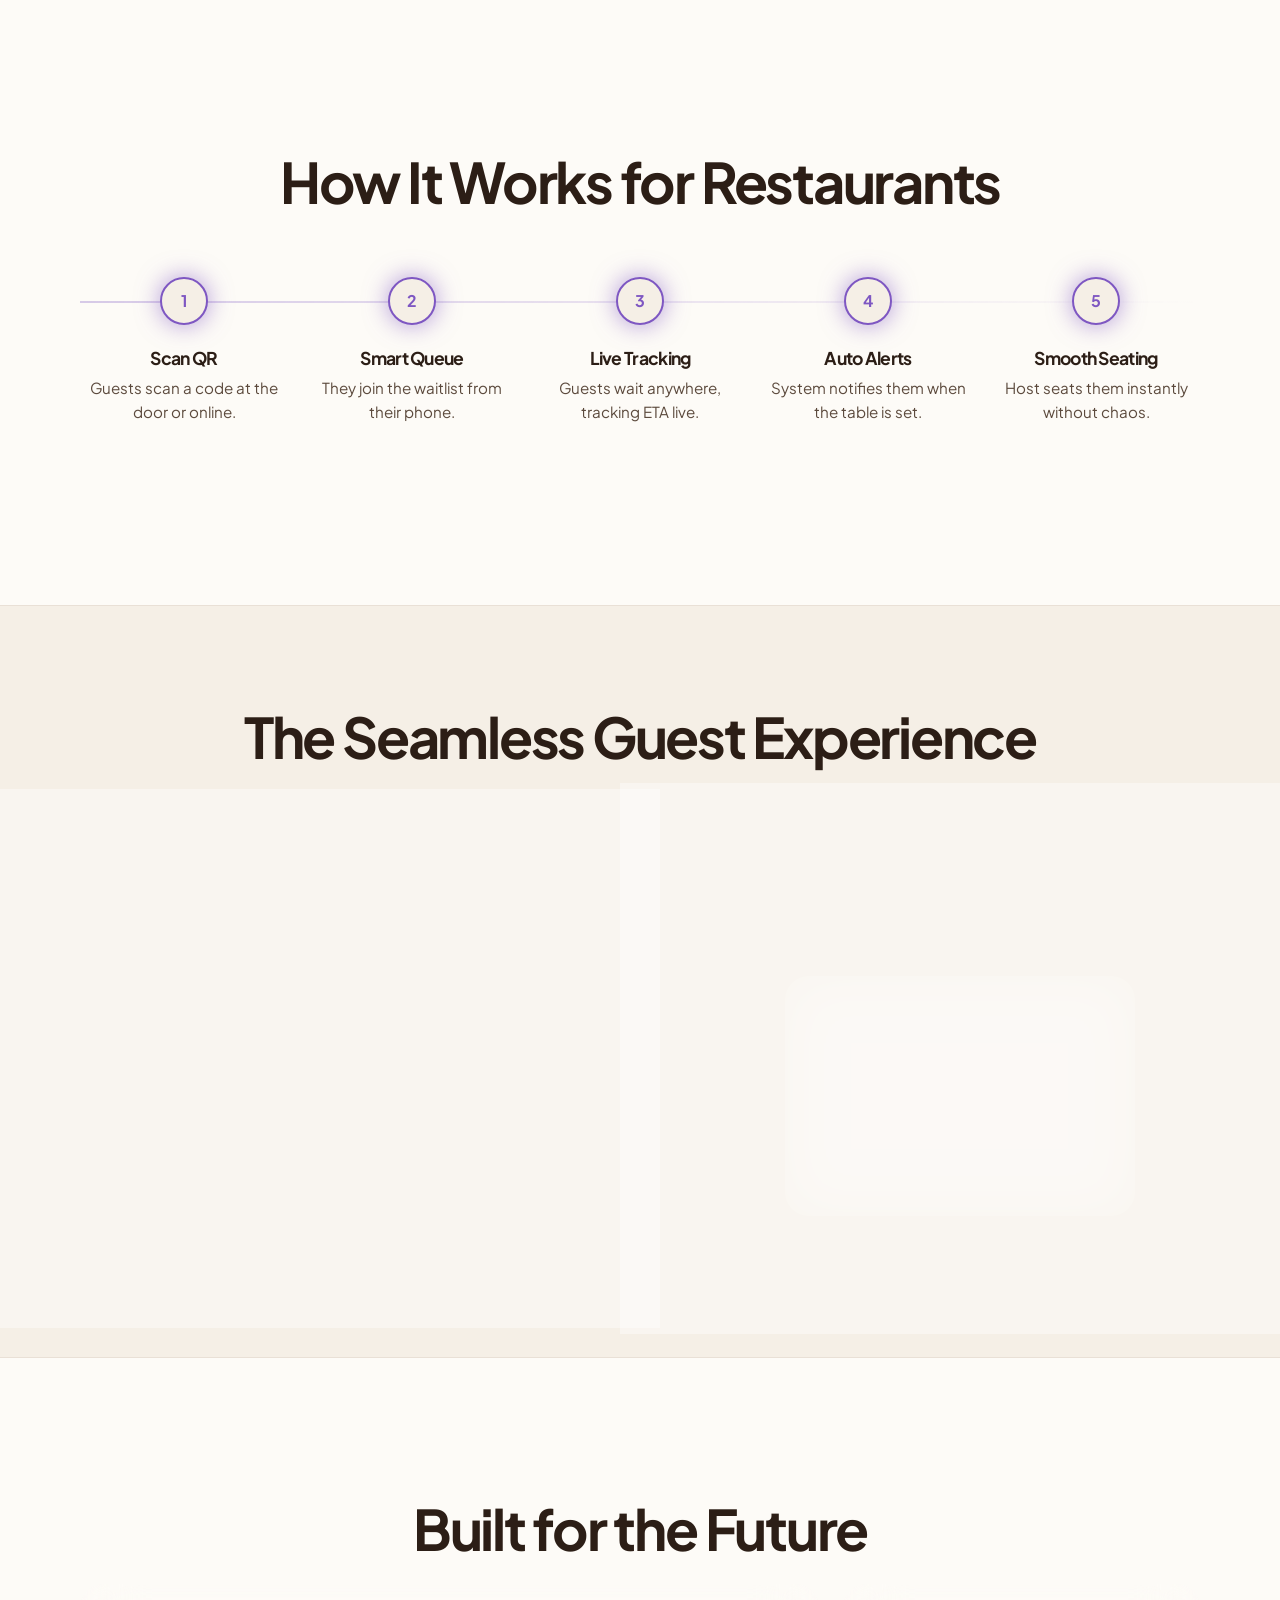
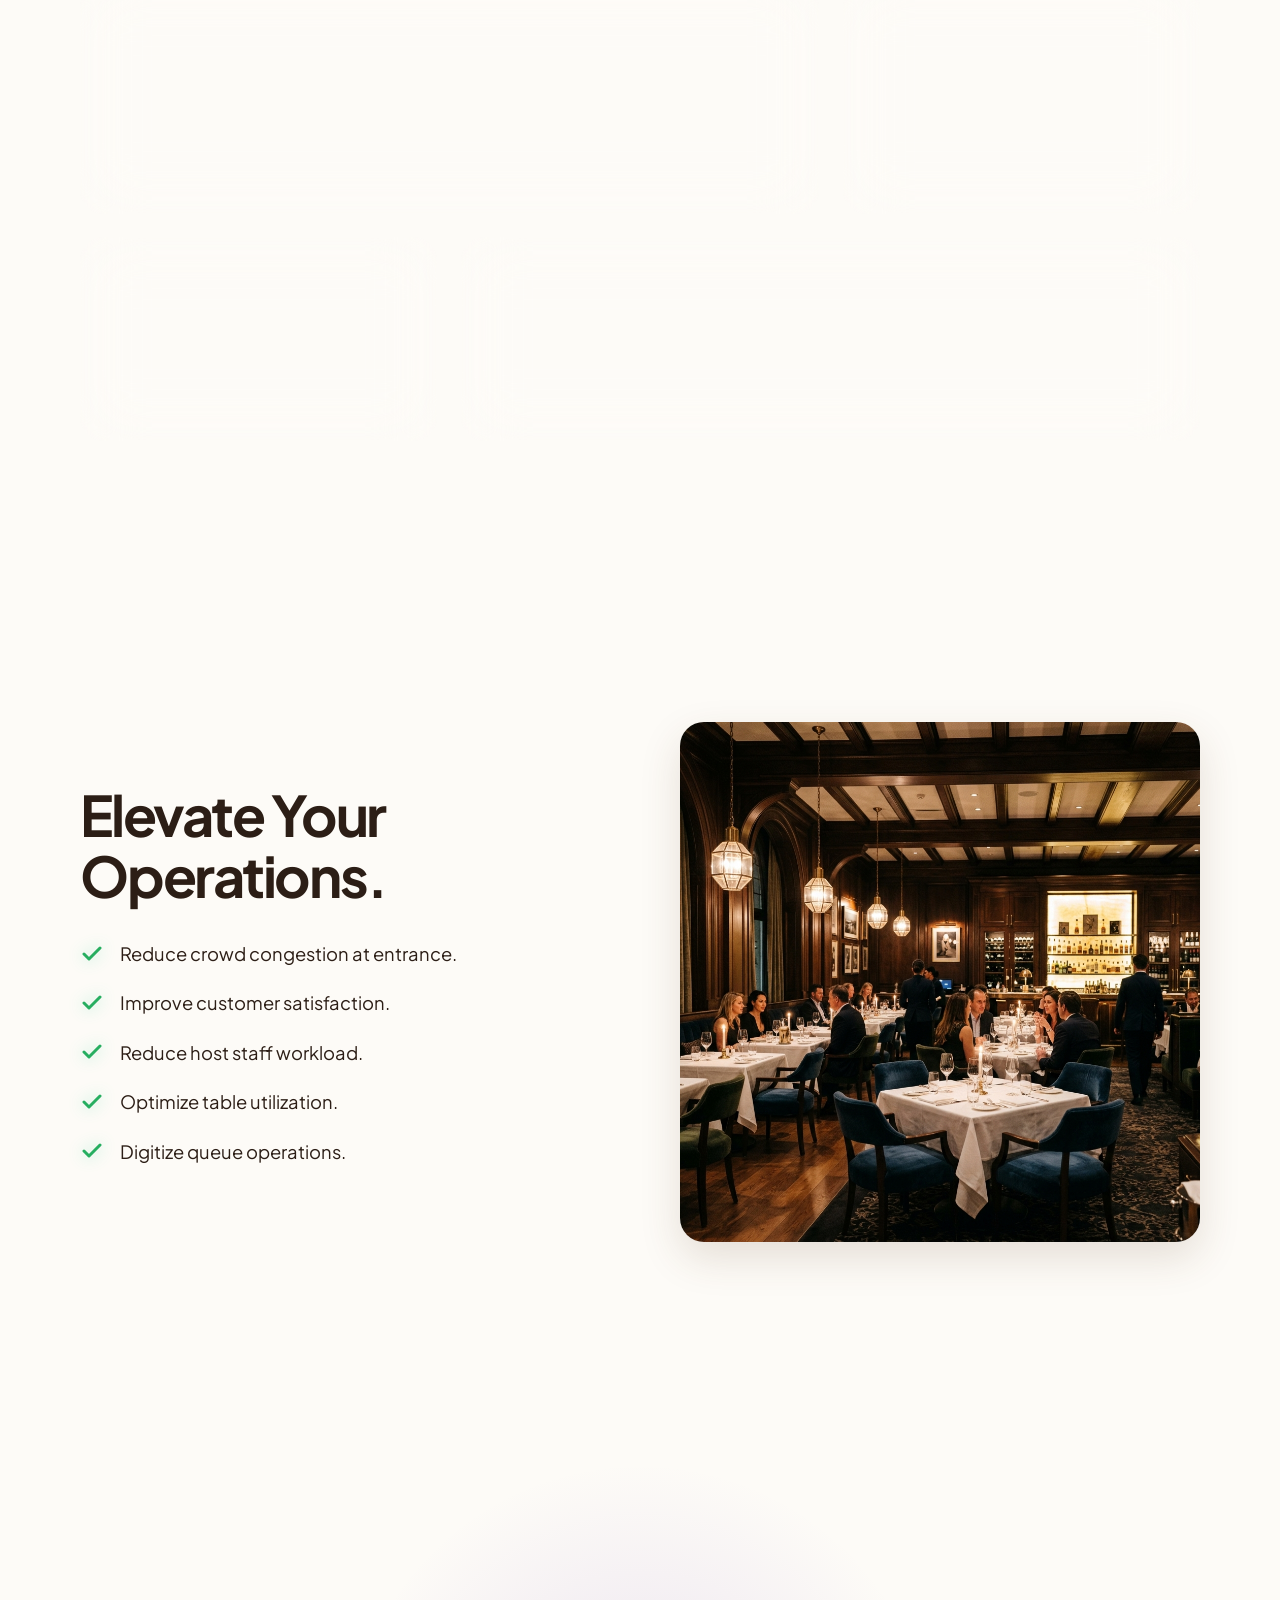
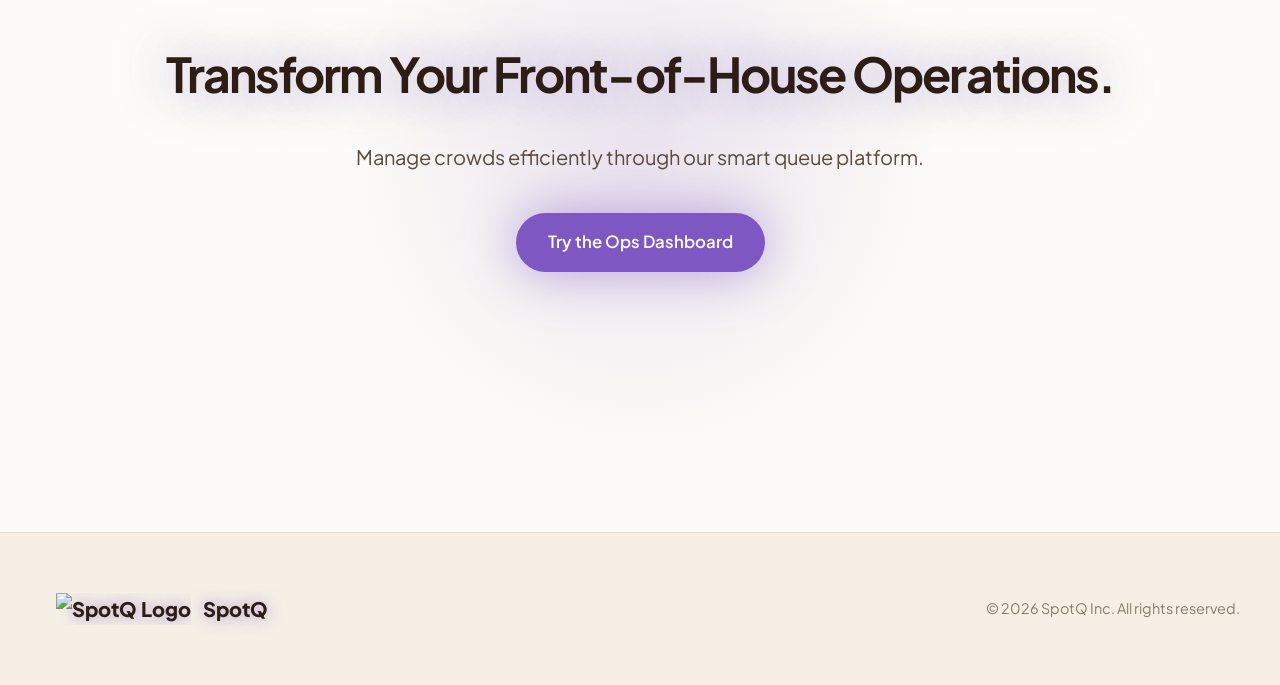
==== commit 5321b55f: "fix : fixed the suspecious caution issue" ====
--- a/index.html
+++ b/index.html
@@ -267,7 +267,7 @@
     <footer>
         <div class="footer-content">
             <div class="logo">
-                <img src="assets/logo.png" alt="SpotQ Logo" onerror="this.style.display='none'">
+                <img src="assets/logo.png" alt="SpotQ Logo">
                 SpotQ
             </div>
 
